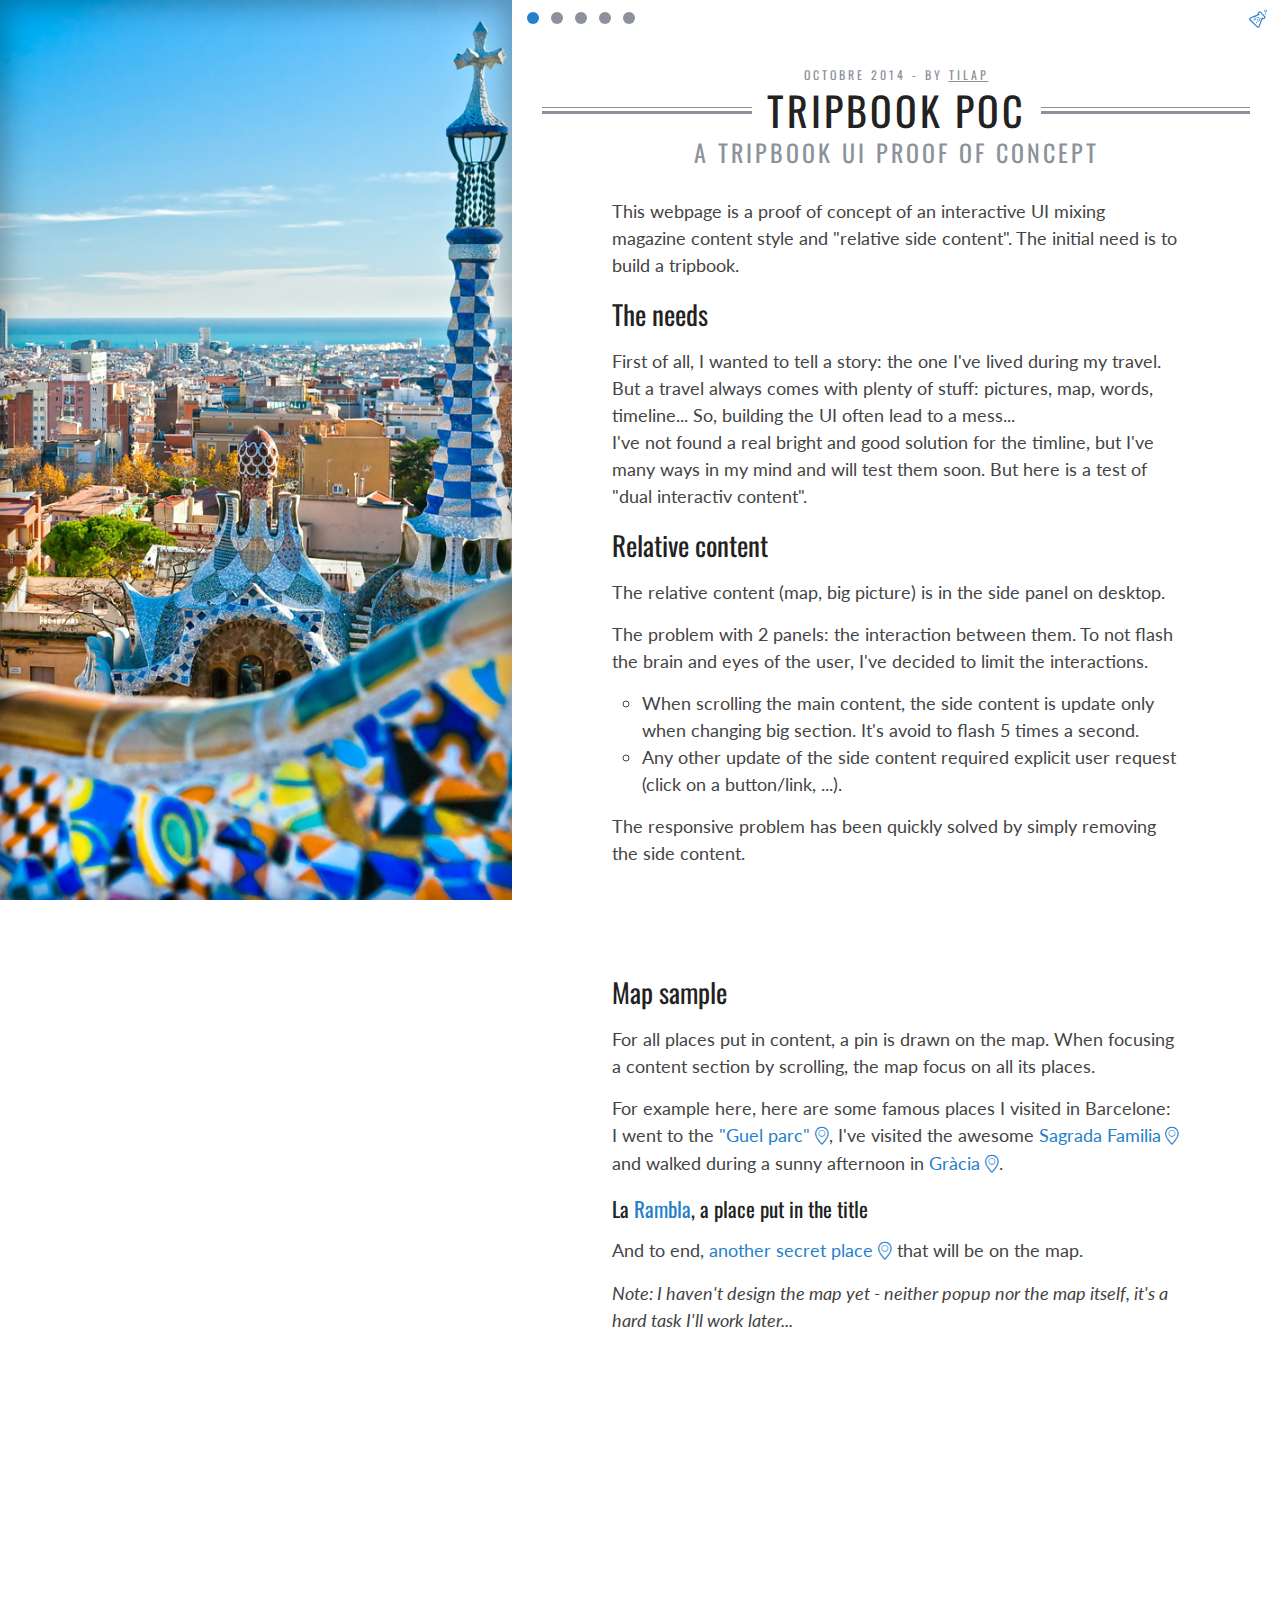
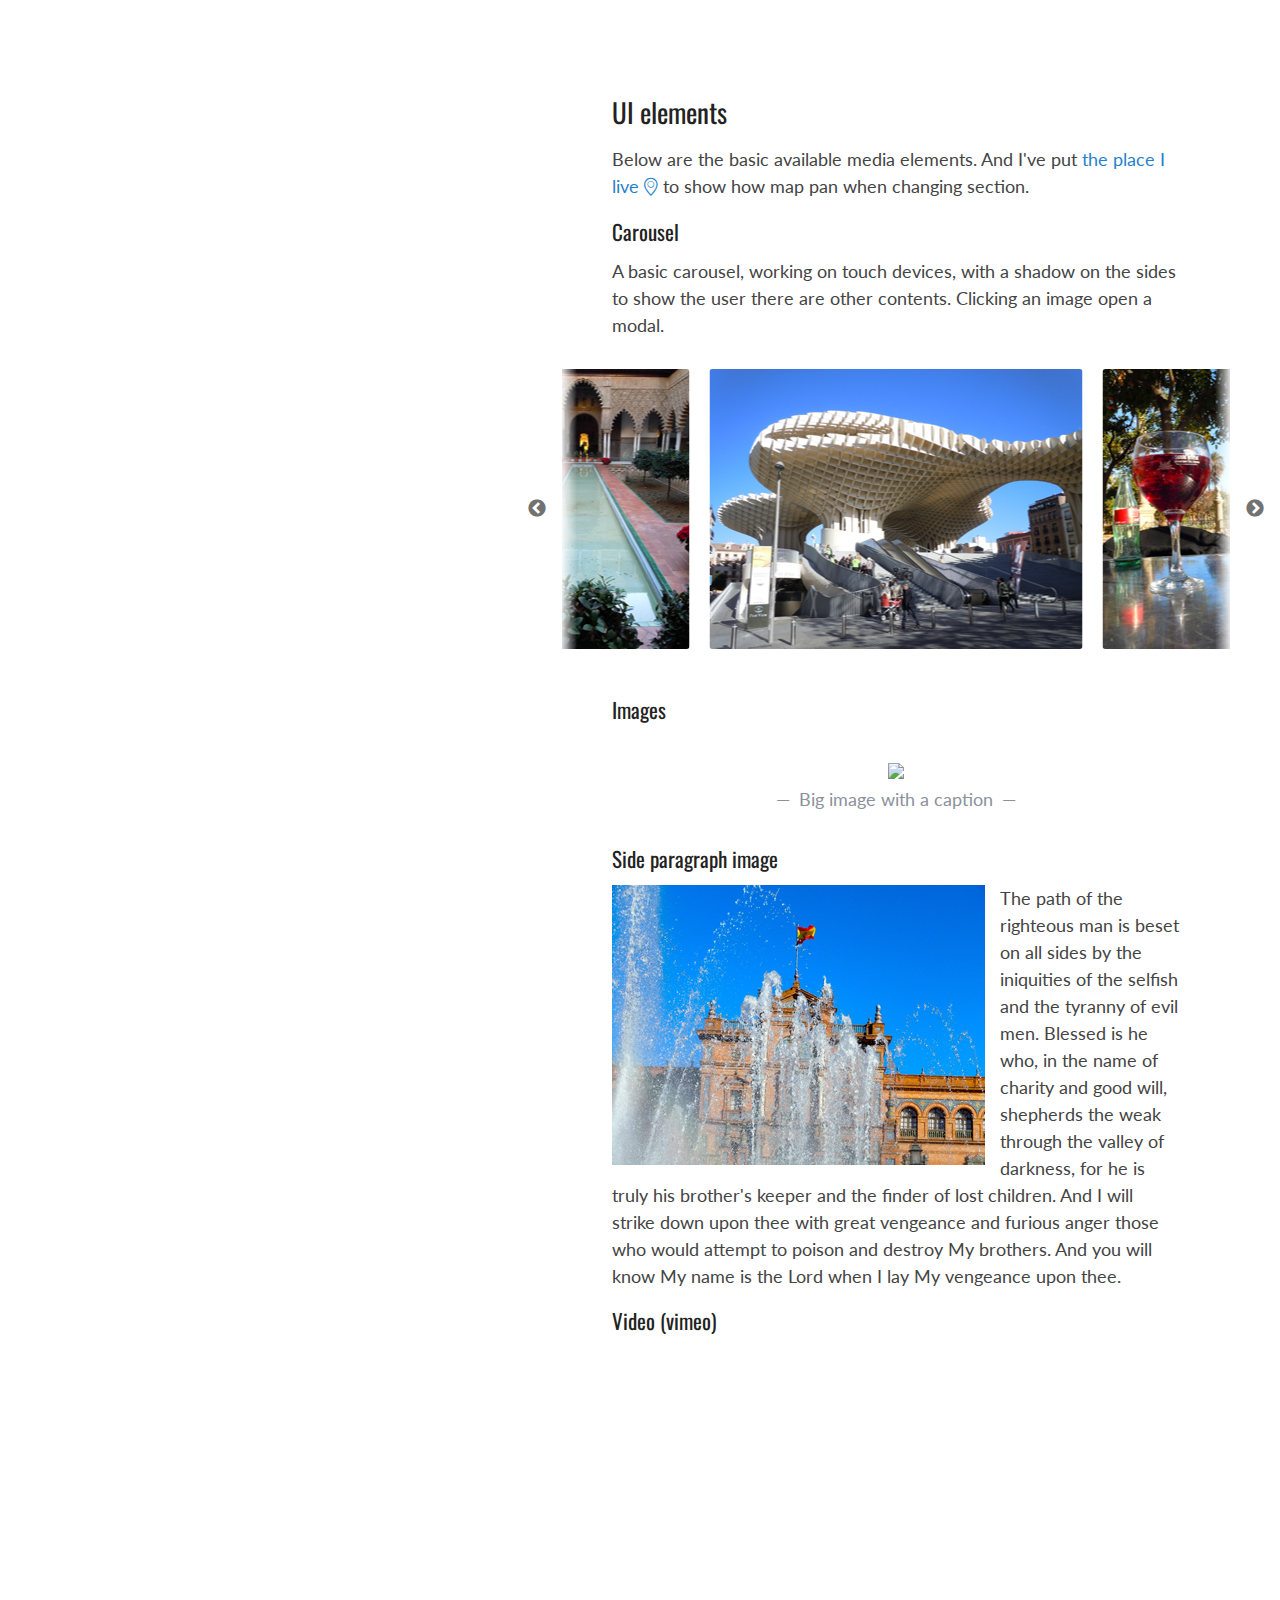
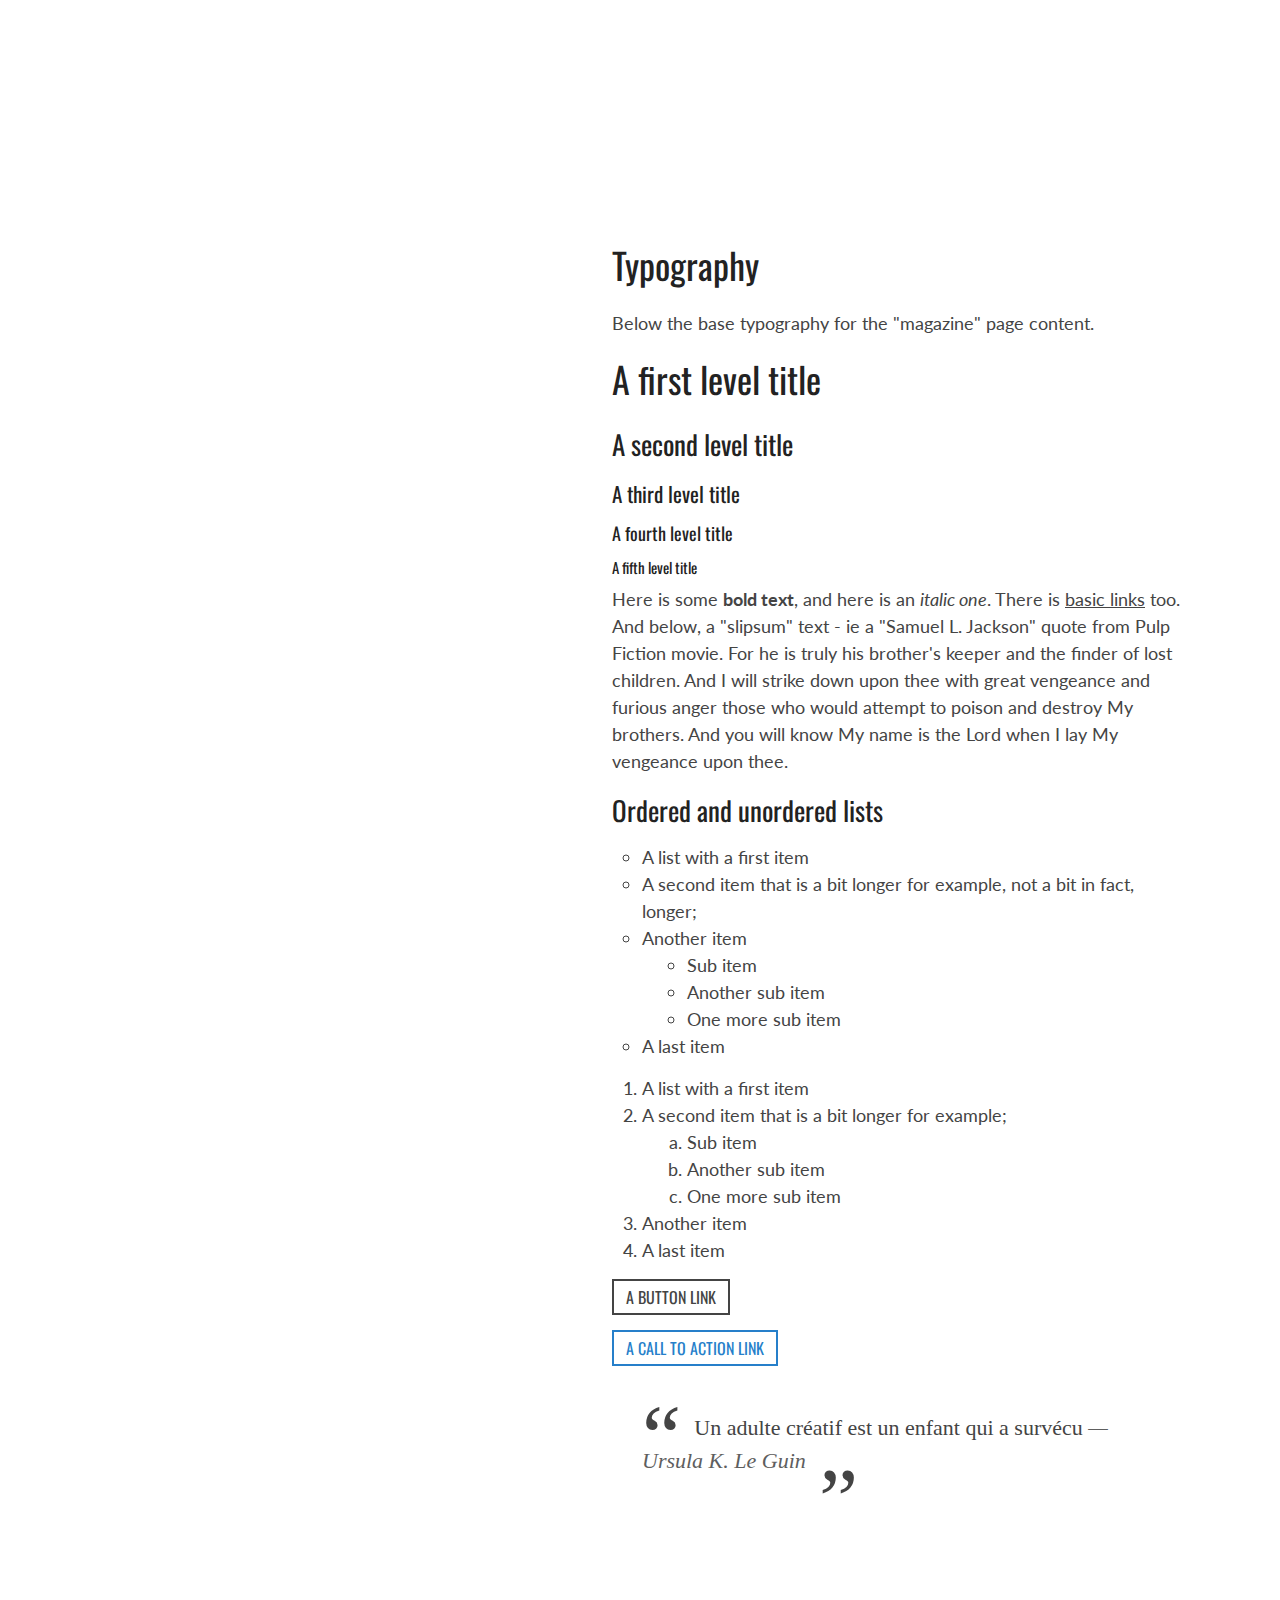
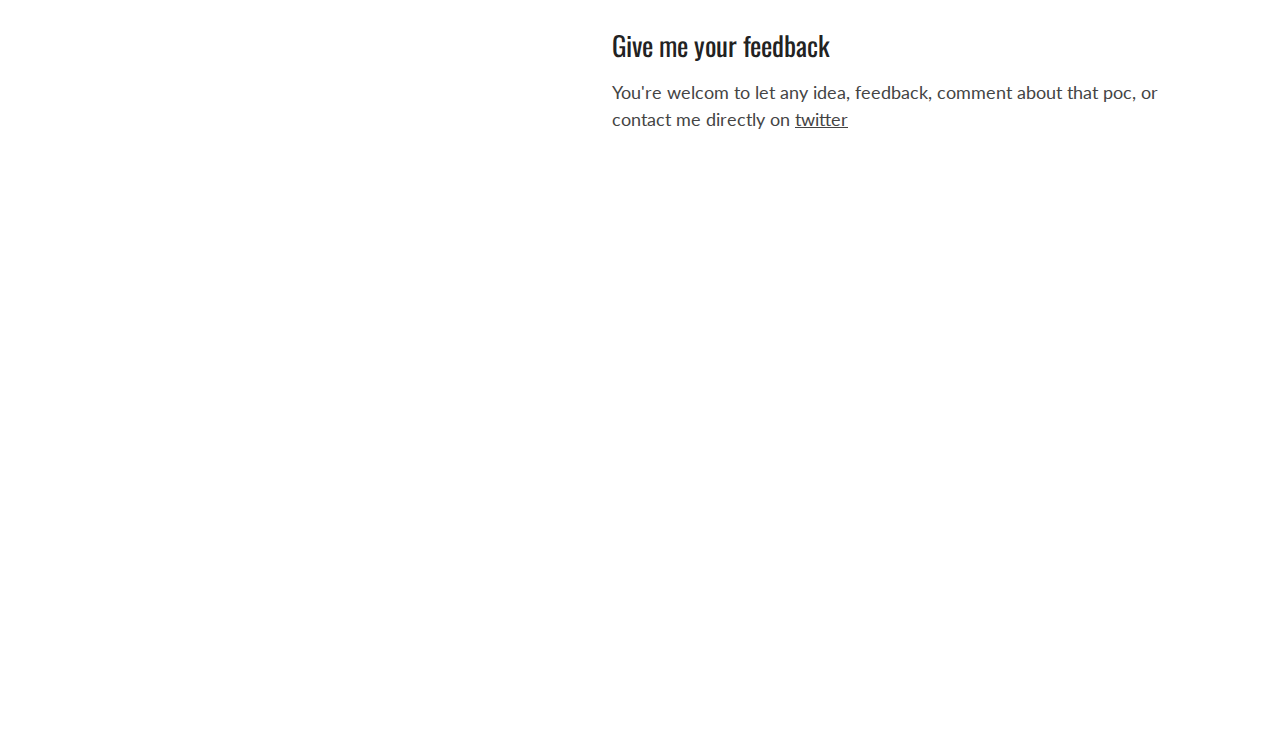
==== index.html @ e2b336e9 "Update 2014-11-16T22:18:44.578Z" ====
<!DOCTYPE HTML> <html> <head> <meta http-equiv="content-type" content="text/html; charset=utf-8"> <meta charset="UTF-8"> <link rel="profile" href="http://gmpg.org/xfn/11"> <title>Tripbook POC</title> <meta name="description" content="A tripbook UI proof of concept"> <meta name="viewport" content="width=device-width,initial-scale=1,maximum-scale=1"> <meta name="copyright" content="September 2014"> <meta name="twitter:card" content="summary"> <meta name="twitter:site" content="jlavinh"> <meta name="author" content="Tilap"> <link rel="author" href="https://plus.google.com/u/0/100500349692608932832/posts"> <!--[if IE]>
    <meta http-equiv="imagetoolbar" content="no">
    <![endif]--> <!--[if lt IE 9]>
    <script src="//html5shim.googlecode.com/svn/trunk/html5.js"></script>
    <![endif]--> <link rel="stylesheet" href="stylesheet/style-fad57580.css"> <script type="text/javascript">window.paceOptions = {};
    window.paceOptions.options = {
        ajax: {
            ignoreURLs: [/*vimeo*/, /*disqus*/]
        }
    }</script> <script src="js/pace-a65edf94.js"></script> <script type="text/javascript">Pace.on('done', function() {
        var overlay = document.getElementById('loadoverlay');
        overlay.className = overlay.className + ' hidden';
        setTimeout(function() {
            overlay.style.visibility = 'hidden';
        }, 300);
    });</script> <!-- fonticon sample --> <link rel="stylesheet" href="fonts/fontello/css/gulppage.css" type="text/css" media="all"> <!-- google font for example --> <link href="http://fonts.googleapis.com/css?family=Oswald:300,400,700|Lato:400,700" rel="stylesheet" type="text/css"> </head> <body> <div class="side-wrapper"> <div id="map" class="map"></div> <div class="cover"> </div> </div> <div class="content-wrapper"> <div class="top-bar"> <nav class="navigation"> <ul> <li><a href="#introduction" title="Introduction"></a></li> <li><a href="#map-sample" title="Map interaction"></a></li> <li><a href="#ui-elements" title="UI elements"></a></li> <li><a href="#typography" title="Typography"></a></li> <li><a href="#feedback" title="Give me your feedbacks"></a></li> </ul> </nav> <nav class="side-navigation"> <a href="#about" data-modal="inline"><i class="icon-lab"></i></a> </nav> </div> <a id="introduction"></a> <div class="article-section" data-section="cover" data-cover="./assets/barcelona.png"> <div class="header"> <div class="meta"> Octobre 2014 - by <a href="http://tilap.net/">Tilap</a> </div> <div class="title-wrapper"> <h2 class="title">Tripbook POC</h2> </div> <div class="subtitle"> A tripbook UI proof of concept </div> </div> <div class="content"> <p>This webpage is a proof of concept of an interactive UI mixing magazine content style and "relative side content". The initial need is to build a tripbook.</p> <h2>The needs</h2> <p>First of all, I wanted to tell a story: the one I've lived during my travel. But a travel always comes with plenty of stuff: pictures, map, words, timeline... So, building the UI often lead to a mess...<br> I've not found a real bright and good solution for the timline, but I've many ways in my mind and will test them soon. But here is a test of "dual interactiv content".</p> <h2>Relative content</h2> <p>The relative content (map, big picture) is in the side panel on desktop.</p> <p>The problem with 2 panels: the interaction between them. To not flash the brain and eyes of the user, I've decided to limit the interactions.</p> <ul> <li>When scrolling the main content, the side content is update only when changing big section. It's avoid to flash 5 times a second.</li> <li>Any other update of the side content required explicit user request (click on a button/link, ...).</li> </ul> <p>The responsive problem has been quickly solved by simply removing the side content.</p> </div> </div> <a id="map-sample"></a> <div class="article-section" data-section="map"> <div class="content"> <h2>Map sample</h2> <p>For all places put in content, a pin is drawn on the map. When focusing a content section by scrolling, the map focus on all its places.</p> <p>For example here, here are some famous places I visited in Barcelone: I went to the <span class="place" data-place-name="the Guel Parc" data-place-lg="41.36848" data-place-lt="2.190059">"Guel parc"</span>, I've visited the awesome <span class="place" data-place-name="the Guel Parc" data-place-lg="41.403591" data-place-lt="2.17436">Sagrada Familia</span> and walked during a sunny afternoon in <span class="place" data-place-name="Gracia, a happy place to live" data-place-lg="41.3931702" data-place-lt="2.1639602">Gràcia</span>.</p> <h3>La <span class="place" data-place-name="La Rambla" data-place-lg="41.3803379" data-place-lt="2.174067">Rambla</span>, a place put in the title</h3> <p>And to end, <span class="place" data-place-name="la Casa Batlló" data-place-lg="41.391641" data-place-lt="2.164867">another secret place</span> that will be on the map.</p> <p><em>Note: I haven't design the map yet - neither popup nor the map itself, it's a hard task I'll work later...</em></p> </div> </div> <a id="ui-elements"></a> <div class="article-section" data-section="map"> <div class="content"> <h2>UI elements</h2> <p>Below are the basic available media elements. And I've put <span class="place" data-place-name="Where Tilap lives :)" data-place-lg="48.8587724" data-place-lt="2.346735">the place I live</span> to show how map pan when changing section.</p> <h3>Carousel</h3> <p>A basic carousel, working on touch devices, with a shadow on the sides to show the user there are other contents. Clicking an image open a modal.</p> <div class="carousel-wrapper"> <div class="carousel"> <div> <a href="./assets/sample/a.jpg" title="A picture by Tilap (Seville)"><img src="./assets/sample/a-big.jpg"></a> </div> <div> <a href="./assets/sample/b.jpg" title="Another picture by Tilap (Seville)"><img src="./assets/sample/b-big.jpg"></a> </div> <div> <a href="./assets/sample/c.jpg" title="A picture by Tilap (Seville)"><img src="./assets/sample/c-big.jpg"></a> </div> <div> <a href="./assets/sample/d.jpg" title="Another picture by Tilap (Seville)"><img src="./assets/sample/d-big.jpg"></a> </div> </div> </div> <h3>Images</h3> <figure> <img src="./assets/sample/a.jpg"> <figcaption>Big image with a caption</figcaption> </figure> <h3>Side paragraph image</h3> <p><img src="./assets/sample/c-big.jpg" class="align-left">The path of the righteous man is beset on all sides by the iniquities of the selfish and the tyranny of evil men. Blessed is he who, in the name of charity and good will, shepherds the weak through the valley of darkness, for he is truly his brother's keeper and the finder of lost children. And I will strike down upon thee with great vengeance and furious anger those who would attempt to poison and destroy My brothers. And you will know My name is the Lord when I lay My vengeance upon thee.</p> <h3>Video (vimeo)</h3> <div class="video-wrapper"> <iframe src="//player.vimeo.com/video/52742614" width="500" height="281" frameborder="0" webkitallowfullscreen mozallowfullscreen allowfullscreen></iframe> </div> </div> </div> <a id="typography"></a> <div class="article-section" data-section="map"> <div class="content"> <h1>Typography</h1> <p>Below the base typography for the "magazine" page content.</p> <h1>A first level title</h1> <h2>A second level title</h2> <h3>A third level title</h3> <h4>A fourth level title</h4> <h5>A fifth level title</h5> <p> Here is some <strong>bold text</strong>, and here is an <em>italic one</em>. There is <a href="#">basic links</a> too. And below, a "slipsum" text - ie a "Samuel L. Jackson" quote from Pulp Fiction movie. For he is truly his brother's keeper and the finder of lost children. And I will strike down upon thee with great vengeance and furious anger those who would attempt to poison and destroy My brothers. And you will know My name is the Lord when I lay My vengeance upon thee. </p> <h2>Ordered and unordered lists</h2> <ul> <li>A list with a first item</li> <li>A second item that is a bit longer for example, not a bit in fact, longer;</li> <li> Another item <ul> <li>Sub item</li> <li>Another sub item</li> <li>One more sub item</li> </ul> </li> <li>A last item</li> </ul> <ol> <li>A list with a first item</li> <li> A second item that is a bit longer for example; <ol> <li>Sub item</li> <li>Another sub item</li> <li>One more sub item</li> </ol> </li> <li>Another item</li> <li>A last item</li> </ol> <p><a href="#" class="btn">A button link</a></p> <p><a href="#" class="btn cta">A call to action link</a></p> <blockquote><p>Un adulte créatif est un enfant qui a survécu <span>&#151; Ursula K. Le Guin</span></p></blockquote> </div> </div> <a id="feedback"></a> <div class="article-section" data-section="map"> <div class="content"> <h2>Give me your feedback</h2> <p>You're welcom to let any idea, feedback, comment about that poc, or contact me directly on <a href="http://twitter.com/jlavinh/">twitter</a></p> </div> <div class="disqus-wrapper"> <div id="disqus_thread"></div> <script type="text/javascript">var disqus_identifier = 'v1';
            var disqus_title = 'Poc tripbook';
            var disqus_shortname = 'poctripbook';
            (function() {
                var dsq = document.createElement('script'); 
                dsq.type = 'text/javascript'; 
                dsq.async = true;
                dsq.src = '//' + disqus_shortname + '.disqus.com/embed.js';
                (document.getElementsByTagName('head')[0] || document.getElementsByTagName('body')[0]).appendChild(dsq);
            })();</script> </div> </div> <div class="clearfix"></div> </div> <div style="display:none"> <div id="about" class="about-modal"> <div class="modal-head"> <div class="modal-head-title">About</div> </div> <div class="modal-content content"> <p>Coded with love by <a href="http://twitter.com/jlavinh/">Tilap</a>.</p> </div> </div> </div> <div id="loadoverlay"></div> <script src="js/bundle-48d725c4.js"></script> </body> </html>
---- stylesheet/style-fad57580.css ----
/* This is a compiled file, you should be editing the file in the templates directory */
.pace {
  -webkit-pointer-events: none;
  pointer-events: none;

  -webkit-user-select: none;
  -moz-user-select: none;
  user-select: none;

  z-index: 9000;
  position: fixed;
  margin: auto;
  top: 0;
  left: 0;
  right: 0;
  bottom: 0;
  height: 5px;
  width: 200px;
  background: #fff;
  border: 1px solid #2299dd;

  overflow: hidden;
}

.pace .pace-progress {
  -webkit-box-sizing: border-box;
  -moz-box-sizing: border-box;
  -ms-box-sizing: border-box;
  -o-box-sizing: border-box;
  box-sizing: border-box;

  -webkit-transform: translate3d(0, 0, 0);
  -moz-transform: translate3d(0, 0, 0);
  -ms-transform: translate3d(0, 0, 0);
  -o-transform: translate3d(0, 0, 0);
  transform: translate3d(0, 0, 0);

  max-width: 200px;
  position: fixed;
  z-index: 2000;
  display: block;
  position: absolute;
  top: 0;
  right: 100%;
  height: 100%;
  width: 100%;
  background: #2299dd;
}

.pace.pace-inactive {
  display: none;
}
article,aside,details,figcaption,figure,footer,header,hgroup,nav,section,summary{display:block}audio,canvas,video{display:inline-block;;}audio:not([controls]){display:none;height:0}[hidden]{display:none}html{font-size:100%;overflow-y:auto;-webkit-text-size-adjust:100%;-ms-text-size-adjust:100%;-webkit-font-smoothing:antialiased;line-height:1.5}body{margin:0}a:focus{outline:thin dotted}a:hover,a:active{outline:0}h1,h2,h3,h4,h5,h6{margin:0;padding:0}abbr[title]{border-bottom:1px dotted}b,strong{font-weight:700}blockquote{font-family:Georgia,"Times New Roman",Times,serif}dfn{font-style:italic}mark{background:#ff0;color:#000}p,pre{margin:0}pre,code,kbd,samp{font-family:monospace,serif;;font-size:1em}pre{white-space:pre;white-space:pre-wrap;word-wrap:break-word}q{quotes:none}q:before,q:after{content:'';content:none}small{font-size:80%}sub,sup{font-size:75%;line-height:0;position:relative;vertical-align:baseline}sup{top:-.5em}sub{bottom:-.25em}dl,ol,ul{margin:0;padding:0;list-style:none;list-style-image:none}form{margin:0}fieldset{border:1px solid silver;margin:0 2px;padding:.35em .625em .75em}legend{border:0;padding:0;white-space:normal;}select{max-width:100%}button,input,select,textarea{font-size:100%;margin:0;vertical-align:baseline;;font-family:sans-serif}button,input{line-height:normal}button,input[type=button],input[type=reset],input[type=submit]{cursor:pointer;-webkit-appearance:button;border-radius:0;;outline:0}button[disabled],input[disabled]{cursor:default}input[type=checkbox],input[type=radio]{box-sizing:border-box;padding:0;;}input[type=search]{-webkit-appearance:textfield;box-sizing:content-box}input[type=search]::-webkit-search-decoration,input[type=search]::-webkit-search-cancel-button{-webkit-appearance:none}button::-moz-focus-inner,input::-moz-focus-inner{border:0;padding:0}textarea{overflow:auto;vertical-align:top}textarea,input[type=text],input[type=email],input[type=password]{-webkit-appearance:none;border-radius:0;-moz-border-radius:0;box-sizing:border-box}table{border-collapse:collapse;border-spacing:0}.content p,.content ul,.content ol,.content figure,.content .video-wrapper{margin-bottom:15px}.content p,.content h1,.content h2,.content h3,.content h4,.content h5,.content h5,.content ol,.content ul{clear:both}.content a{cursor:pointer;color:#444;text-decoration:underline}.content a:hover{color:#267fca;text-decoration:underline}.content .btn{display:inline-block;border:2px solid #444;color:#444;text-decoration:none;padding:4px 12px;text-transform:uppercase;font-family:Oswald;font-weight:400;font-size:16px}.content .btn:hover,.content .btn:active{color:#267fca;border-color:#267fca;text-decoration:none}.content .btn.cta{color:#267fca;border-color:#267fca}.content .btn.cta:hover,.content .btn.cta:active{color:#e20093;border-color:#e20093}.content img.align-left{float:left;margin-right:15px;margin-bottom:15px}.content img.align-right{float:right;margin-left:15px;margin-bottom:15px}.content ul li,.content ol li{margin-left:30px;list-style-position:outside}.content ol li{list-style-type:decimal}.content ol li ol li{list-style-type:lower-alpha}.content ul li{list-style-type:circle}.content ul ul,.content ul ol,.content ol ul,.content ol ol{margin-bottom:0}.content blockquote{quotes:"\201C" "\201D" "\2018" "\2019";padding:30px;font-size:22px;font-family:Georgia,"Times New Roman",Times,serif;content:open-quote;margin:0 auto;color:#444}.content blockquote p{display:inline;margin:0}.content blockquote:before{font-size:4em;line-height:.1em;margin-right:.15em;vertical-align:-.35em;content:open-quote}.content blockquote:after{content:close-quote;font-size:4em;line-height:.1em;margin-left:.15em;vertical-align:-.7em}.content blockquote span{font-style:italic;color:#5e5e5e}.content figure{display:block;padding:15px;text-align:center}.content figure img{padding:0;margin:0;max-width:100%}.content figure figcaption{text-align:center;color:#8c919b}.content figure figcaption:before,.content figure figcaption:after{content:'—';margin:0 .5em}.content h1,.content h2,.content h3,.content h4,.content h5{color:#222;margin-bottom:.5em;font-family:Oswald;font-weight:400}.content h1 .place:after,.content h2 .place:after,.content h3 .place:after,.content h4 .place:after,.content h5 .place:after{content:''}.content .place{text-decoration:underline;cursor:pointer;color:#267fca;text-decoration:none}.content .place:hover{color:#267fca;text-decoration:underline}.content .place:after{font-family:gulppage;content:' \e802 '}.content .video-wrapper{position:relative;padding-bottom:56.25%;padding-bottom:47%;padding-top:25px;height:0}.content .video-wrapper iframe{position:absolute;top:0;left:0;width:100%;height:100%}.side-wrapper{position:fixed;top:0;bottom:0;left:0;background:#acf;width:40%;z-index:10}.side-wrapper .map,.side-wrapper .cover{position:absolute;top:0;right:0;bottom:0;left:0;background:#73b5e5}.side-wrapper .cover{box-shadow:inset 0 0 30px 5px rgba(0,0,0,.3);background-size:cover;background-position:center center;background-repeat:no-repeat}.content-wrapper,.top-bar{margin-left:40%;width:60%}.content-wrapper{padding-top:36px;background:#fff;z-index:20}.top-bar{position:fixed;top:0;right:0;left:0;z-index:30}.top-bar:after{content:'';height:54px;display:block;background:-webkit-linear-gradient(top, rgba(255,255,255,.8) 0, rgba(255,255,255,.8) 60%, rgba(255,255,255,0) 100%);background:linear-gradient(to bottom,rgba(255,255,255,.8) 0,rgba(255,255,255,.8) 60%,rgba(255,255,255,0) 100%)}.navigation{display:inline-block;margin:0;padding:0 0 0 9px;float:left}.navigation ul{margin:0}.navigation ul li{display:inline-block;float:left}.navigation ul li a{display:inline-block;float:left;padding:12px 6px}.navigation ul li a:after{content:'';display:block;width:12px;height:12px;border-radius:6px;background:#8c919b}.navigation ul li a.current:after{background:#267fca}.navigation ul li a:hover:after{background:#e20093}.side-navigation{float:right;padding:0 9px 0 0;font-size:18px}.side-navigation a{line-height:36px;cursor:pointer;color:#267fca;text-decoration:underline}.side-navigation a:hover{color:#e20093;text-decoration:underline}.leaflet-map-pane,.leaflet-tile,.leaflet-marker-icon,.leaflet-marker-shadow,.leaflet-tile-pane,.leaflet-tile-container,.leaflet-overlay-pane,.leaflet-shadow-pane,.leaflet-marker-pane,.leaflet-popup-pane,.leaflet-overlay-pane svg,.leaflet-zoom-box,.leaflet-image-layer,.leaflet-layer{position:absolute;left:0;top:0}.leaflet-container{overflow:hidden;-ms-touch-action:none}.leaflet-tile,.leaflet-marker-icon,.leaflet-marker-shadow{-webkit-user-select:none;-moz-user-select:none;-ms-user-select:none;user-select:none;-webkit-user-drag:none}.leaflet-marker-icon,.leaflet-marker-shadow{display:block}.leaflet-container img{max-width:none!important}.leaflet-container img.leaflet-image-layer{max-width:15000px!important}.leaflet-tile{-webkit-filter:inherit;filter:inherit;visibility:hidden}.leaflet-tile-loaded{visibility:inherit}.leaflet-zoom-box{width:0;height:0}.leaflet-overlay-pane svg{-moz-user-select:none}.leaflet-tile-pane{z-index:2}.leaflet-objects-pane{z-index:3}.leaflet-overlay-pane{z-index:4}.leaflet-shadow-pane{z-index:5}.leaflet-marker-pane{z-index:6}.leaflet-popup-pane{z-index:7}.leaflet-vml-shape{width:1px;height:1px}.lvml{behavior:url(#default#VML);display:inline-block;position:absolute}.leaflet-control{position:relative;z-index:7;pointer-events:auto}.leaflet-top,.leaflet-bottom{position:absolute;z-index:1000;pointer-events:none}.leaflet-top{top:0}.leaflet-right{right:0}.leaflet-bottom{bottom:0}.leaflet-left{left:0}.leaflet-control{float:left;clear:both}.leaflet-right .leaflet-control{float:right}.leaflet-top .leaflet-control{margin-top:10px}.leaflet-bottom .leaflet-control{margin-bottom:10px}.leaflet-left .leaflet-control{margin-left:10px}.leaflet-right .leaflet-control{margin-right:10px}.leaflet-fade-anim .leaflet-tile,.leaflet-fade-anim .leaflet-popup{opacity:0;-webkit-transition:opacity .2s linear;transition:opacity .2s linear}.leaflet-fade-anim .leaflet-tile-loaded,.leaflet-fade-anim .leaflet-map-pane .leaflet-popup{opacity:1}.leaflet-zoom-anim .leaflet-zoom-animated{-webkit-transition:-webkit-transform .25s cubic-bezier(0,0,.25,1);transition:transform .25s cubic-bezier(0,0,.25,1)}.leaflet-zoom-anim .leaflet-tile,.leaflet-pan-anim .leaflet-tile,.leaflet-touching .leaflet-zoom-animated{-webkit-transition:none;transition:none}.leaflet-zoom-anim .leaflet-zoom-hide{visibility:hidden}.leaflet-clickable{cursor:pointer}.leaflet-container{cursor:-webkit-grab}.leaflet-popup-pane,.leaflet-control{cursor:auto}.leaflet-dragging .leaflet-container,.leaflet-dragging .leaflet-clickable{cursor:move;cursor:-webkit-grabbing}.leaflet-container{background:#ddd;outline:0}.leaflet-container a{color:#0078a8}.leaflet-container a.leaflet-active{outline:2px solid orange}.leaflet-zoom-box{border:2px dotted #38f;background:rgba(255,255,255,.5)}.leaflet-container{font:12px/1.5 "Helvetica Neue",Arial,Helvetica,sans-serif;font-family:Lato}.leaflet-bar{box-shadow:0 1px 5px rgba(0,0,0,.65);border-radius:4px}.leaflet-bar a,.leaflet-bar a:hover{background-color:#fff;border-bottom:1px solid #ccc;width:26px;height:26px;line-height:26px;display:block;text-align:center;text-decoration:none;color:#000}.leaflet-bar a,.leaflet-control-layers-toggle{background-position:50% 50%;background-repeat:no-repeat;display:block}.leaflet-bar a:hover{background-color:#f4f4f4}.leaflet-bar a:first-child{border-top-left-radius:4px;border-top-right-radius:4px}.leaflet-bar a:last-child{border-bottom-left-radius:4px;border-bottom-right-radius:4px;border-bottom:none}.leaflet-bar a.leaflet-disabled{cursor:default;background-color:#f4f4f4;color:#bbb}.leaflet-touch .leaflet-bar a{width:30px;height:30px;line-height:30px}.leaflet-control-zoom-in,.leaflet-control-zoom-out{font:700 18px 'Lucida Console',Monaco,monospace;text-indent:1px}.leaflet-control-zoom-out{font-size:20px}.leaflet-touch .leaflet-control-zoom-in{font-size:22px}.leaflet-touch .leaflet-control-zoom-out{font-size:24px}.leaflet-control-layers{box-shadow:0 1px 5px rgba(0,0,0,.4);background:#fff;border-radius:5px}.leaflet-control-layers-toggle{background-image:url(images/layers.png);width:36px;height:36px}.leaflet-retina .leaflet-control-layers-toggle{background-image:url(images/layers-2x.png);background-size:26px 26px}.leaflet-touch .leaflet-control-layers-toggle{width:44px;height:44px}.leaflet-control-layers .leaflet-control-layers-list,.leaflet-control-layers-expanded .leaflet-control-layers-toggle{display:none}.leaflet-control-layers-expanded .leaflet-control-layers-list{display:block;position:relative}.leaflet-control-layers-expanded{padding:6px 10px 6px 6px;color:#333;background:#fff}.leaflet-control-layers-selector{margin-top:2px;position:relative;top:1px}.leaflet-control-layers label{display:block}.leaflet-control-layers-separator{height:0;border-top:1px solid #ddd;margin:5px -10px 5px -6px}.leaflet-container .leaflet-control-attribution{background:#fff;background:rgba(255,255,255,.7);margin:0}.leaflet-control-attribution,.leaflet-control-scale-line{padding:0 5px;color:#333}.leaflet-control-attribution a{text-decoration:none}.leaflet-control-attribution a:hover{text-decoration:underline}.leaflet-container .leaflet-control-attribution,.leaflet-container .leaflet-control-scale{font-size:11px}.leaflet-left .leaflet-control-scale{margin-left:5px}.leaflet-bottom .leaflet-control-scale{margin-bottom:5px}.leaflet-control-scale-line{border:2px solid #777;border-top:none;line-height:1.1;padding:2px 5px 1px;font-size:11px;white-space:nowrap;overflow:hidden;box-sizing:content-box;background:#fff;background:rgba(255,255,255,.5)}.leaflet-control-scale-line:not(:first-child){border-top:2px solid #777;border-bottom:none;margin-top:-2px}.leaflet-control-scale-line:not(:first-child):not(:last-child){border-bottom:2px solid #777}.leaflet-touch .leaflet-control-attribution,.leaflet-touch .leaflet-control-layers,.leaflet-touch .leaflet-bar{box-shadow:none}.leaflet-touch .leaflet-control-layers,.leaflet-touch .leaflet-bar{border:2px solid rgba(0,0,0,.2);background-clip:padding-box}.leaflet-popup{position:absolute;text-align:center;font-size:14px}.leaflet-popup-content-wrapper{padding:1px;text-align:left;border-radius:3px}.leaflet-popup-content{margin:20px 13px 13px 13px;line-height:1.4}.leaflet-popup-content p{margin-bottom:18px}.leaflet-popup-tip-container{margin:0 auto;width:40px;height:20px;position:relative;overflow:hidden}.leaflet-popup-tip{width:17px;height:17px;padding:1px;margin:-10px auto 0;-webkit-transform:rotate(45deg);-ms-transform:rotate(45deg);transform:rotate(45deg)}.leaflet-popup-content-wrapper,.leaflet-popup-tip{background:#fff;box-shadow:0 3px 14px rgba(0,0,0,.4)}.leaflet-container a.leaflet-popup-close-button{position:absolute;top:0;right:0;padding:4px 4px 0 0;text-align:center;width:18px;height:14px;font:16px/14px Tahoma,Verdana,sans-serif;color:#c3c3c3;text-decoration:none;font-weight:700;background:0 0}.leaflet-container a.leaflet-popup-close-button:hover{color:#999}.leaflet-popup-scrolled{overflow:auto;border-bottom:1px solid #ddd;border-top:1px solid #ddd}.leaflet-oldie .leaflet-popup-content-wrapper{zoom:1}.leaflet-oldie .leaflet-popup-tip{width:24px;margin:0 auto;-ms-filter:"progid:DXImageTransform.Microsoft.Matrix(M11=0.70710678, M12=0.70710678, M21=-0.70710678, M22=0.70710678)";filter:progid:DXImageTransform.Microsoft.Matrix(M11=.70710678, M12=.70710678, M21=-.70710678, M22=.70710678)}.leaflet-oldie .leaflet-popup-tip-container{margin-top:-1px}.leaflet-oldie .leaflet-control-zoom,.leaflet-oldie .leaflet-control-layers,.leaflet-oldie .leaflet-popup-content-wrapper,.leaflet-oldie .leaflet-popup-tip{border:1px solid #999}.leaflet-div-icon{background:#fff;border:1px solid #666}.slick-slider{position:relative;display:block;box-sizing:border-box;-moz-box-sizing:border-box;-webkit-touch-callout:none;-webkit-user-select:none;-khtml-user-select:none;-moz-user-select:none;-ms-user-select:none;user-select:none;-ms-touch-action:pan-y;touch-action:pan-y;-webkit-tap-highlight-color:transparent}.slick-list{position:relative;overflow:hidden;display:block;margin:0;padding:0}.slick-list:focus{outline:0}.slick-loading .slick-list{background:#fff url(../assets/slick/ajax-loader.gif) center center no-repeat}.slick-list.dragging{cursor:pointer;cursor:hand}.slick-slider .slick-track{-webkit-transform:translate3d(0,0,0);-ms-transform:translate3d(0,0,0);transform:translate3d(0,0,0)}.slick-track{position:relative;left:0;top:0;display:block}.slick-track:before,.slick-track:after{content:"";display:table}.slick-track:after{clear:both}.slick-loading .slick-track{visibility:hidden}.slick-slide{float:left;height:100%;min-height:1px;display:none}[dir=rtl] .slick-slide{float:right}.slick-slide img{display:block}.slick-slide.slick-loading img{display:none}.slick-slide.dragging img{pointer-events:none}.slick-initialized .slick-slide{display:block}.slick-loading .slick-slide{visibility:hidden}.slick-vertical .slick-slide{display:block;height:auto;border:1px solid transparent}@font-face{font-family:slick;src:url(../assets/slick/fonts/slick.eot);src:url(../assets/slick/fonts/slick.eot?#iefix) format("embedded-opentype"),url(../assets/slick/fonts/slick.woff) format("woff"),url(../assets/slick/fonts/slick.ttf) format("truetype"),url(../assets/slick/fonts/slick.svg#slick) format("svg");font-weight:400;font-style:normal}.slick-prev,.slick-next{position:absolute;display:block;height:20px;width:20px;line-height:0;font-size:0;cursor:pointer;background:0 0;color:transparent;top:50%;margin-top:-10px;padding:0;border:none;outline:0}.slick-prev:hover,.slick-prev:focus,.slick-next:hover,.slick-next:focus{outline:0;background:0 0;color:transparent}.slick-prev:hover:before,.slick-prev:focus:before,.slick-next:hover:before,.slick-next:focus:before{opacity:1}.slick-prev.slick-disabled:before,.slick-next.slick-disabled:before{opacity:.25}.slick-prev:before,.slick-next:before{font-family:slick;font-size:20px;line-height:1;color:#fff;opacity:.75;-webkit-font-smoothing:antialiased;-moz-osx-font-smoothing:grayscale}.slick-prev{left:-25px}[dir=rtl] .slick-prev{left:auto;right:-25px}.slick-prev:before{content:"←"}[dir=rtl] .slick-prev:before{content:"→"}.slick-next{right:-25px}[dir=rtl] .slick-next{left:-25px;right:auto}.slick-next:before{content:"→"}[dir=rtl] .slick-next:before{content:"←"}.slick-slider{margin-bottom:30px}.slick-dots{position:absolute;bottom:-45px;list-style:none;display:block;text-align:center;padding:0;width:100%}.slick-dots li{position:relative;display:inline-block;height:20px;width:20px;margin:0 5px;padding:0;cursor:pointer}.slick-dots li button{border:0;background:0 0;display:block;height:20px;width:20px;outline:0;line-height:0;font-size:0;color:transparent;padding:5px;cursor:pointer}.slick-dots li button:hover,.slick-dots li button:focus{outline:0}.slick-dots li button:hover:before,.slick-dots li button:focus:before{opacity:1}.slick-dots li button:before{position:absolute;top:0;left:0;content:"•";width:20px;height:20px;font-family:slick;font-size:6px;line-height:20px;text-align:center;color:#000;opacity:.25;-webkit-font-smoothing:antialiased;-moz-osx-font-smoothing:grayscale}.slick-dots li.slick-active button:before{color:#000;opacity:.75}.slick-prev:before,.slick-next:before{color:#444}.carousel-wrapper{padding:15px 40px;position:relative}.carousel-wrapper:before,.carousel-wrapper:after{content:'';display:block;position:absolute;top:0;bottom:0;width:25px;z-index:5}.carousel-wrapper:before{left:40px;background:-webkit-linear-gradient(left, #fff 0, #fff 30%, rgba(255,255,255,0) 100%);background:linear-gradient(to right,#fff 0,#fff 30%,rgba(255,255,255,0) 100%)}.carousel-wrapper:after{right:40px;background:-webkit-linear-gradient(left, rgba(255,255,255,0) 0, #fff 70%, #fff 100%);background:linear-gradient(to right,rgba(255,255,255,0) 0,#fff 70%,#fff 100%)}.carousel-wrapper div{padding:0 10px}.carousel-wrapper img{border-radius:3px}#colorbox,#cboxOverlay,#cboxWrapper{position:absolute;top:0;left:0;z-index:9999;overflow:hidden}#cboxWrapper{max-width:none}#cboxOverlay{position:fixed;width:100%;height:100%}#cboxMiddleLeft,#cboxBottomLeft{clear:left}#cboxContent{position:relative}#cboxLoadedContent{overflow:auto;-webkit-overflow-scrolling:touch}#cboxTitle{margin:0}#cboxLoadingOverlay,#cboxLoadingGraphic{position:absolute;top:0;left:0;width:100%;height:100%}#cboxPrevious,#cboxNext,#cboxClose,#cboxSlideshow{cursor:pointer}.cboxPhoto{float:left;margin:auto;border:0;display:block;max-width:none;-ms-interpolation-mode:bicubic}.cboxIframe{width:100%;height:100%;display:block;border:0;padding:0;margin:0}#colorbox,#cboxContent,#cboxLoadedContent{box-sizing:content-box;-moz-box-sizing:content-box;-webkit-box-sizing:content-box}#cboxOverlay{background:#000;opacity:.7}#colorbox{outline:0}#cboxContent{background:#fff;overflow:hidden;border-radius:3px}.cboxIframe{background:#fff}#cboxError{padding:50px;border:1px solid #ccc}#cboxLoadedContent{margin-bottom:25px}#cboxTitle{position:absolute;bottom:0;left:67px;right:0;text-align:center;font-size:13px;line-height:25px;color:#444;font-family:Lato;font-weight:700;background:#e0e0e0}#cboxCurrent{display:none;opacity:0;position:absolute;bottom:0;left:70px;font-size:13px;line-height:25px;color:#444}#cboxLoadingOverlay{background:#fff url(assets/slick/ajax-loader.gif) no-repeat center center}#cboxPrevious,#cboxNext,#cboxSlideshow,#cboxClose{border:0;padding:0;margin:0;overflow:visible;width:auto;background:0 0}#cboxPrevious:active,#cboxNext:active,#cboxSlideshow:active,#cboxClose:active{outline:0}#cboxSlideshow{position:absolute;bottom:0;right:42px;color:#444}#cboxClose{position:absolute;top:0;right:0;display:block;color:#fff;padding:4px 8px;background:#267fca;font-size:11px;text-transform:uppercase;border-bottom-left-radius:3px;opacity:.7}#cboxClose:hover{opacity:1}#cboxPrevious,#cboxNext{position:absolute;bottom:0;width:25px;height:25px;text-indent:-9999px;background-repeat:no-repeat;background-image:url(assets/colorbox/controls.png)}#cboxPrevious{left:7px;background-position:-75px 0}#cboxPrevious:hover{background-position:-75px -25px}#cboxNext{left:35px;background-position:-50px 0}#cboxNext:hover{background-position:-50px -25px}.modal-head{background:url(https://pbs.twimg.com/profile_banners/69293847/1397310605/1500x500) center center no-repeat;background-size:cover;min-height:140px}.modal-head-title{letter-spacing:3px;font-family:Oswald;font-weight:400;text-transform:uppercase;font-size:40px;line-height:52px;color:#fff;display:block;text-align:center;padding-top:70px;text-shadow:3px 5px rgba(0,0,0,.3)}.modal-content{padding:15px 15px 0 15px}.modal-content p:last-child,.modal-content ul:last-child,.modal-content ol:last-child{margin-bottom:0}.tooltipster-default{border-radius:5px;border:2px solid #000;background:#4c4c4c;color:#fff}.tooltipster-default .tooltipster-content{font-family:Arial,sans-serif;font-size:14px;line-height:16px;padding:8px 10px;overflow:hidden}.tooltipster-icon{cursor:help;margin-left:4px}.tooltipster-base{padding:0;font-size:0;line-height:0;position:absolute;left:0;top:0;z-index:9999999;pointer-events:none;width:auto;overflow:visible}.tooltipster-base .tooltipster-content{overflow:hidden}.tooltipster-arrow{display:block;text-align:center;width:100%;height:100%;position:absolute;top:0;left:0;z-index:-1}.tooltipster-arrow span,.tooltipster-arrow-border{display:block;width:0;height:0;position:absolute}.tooltipster-arrow-top span,.tooltipster-arrow-top-right span,.tooltipster-arrow-top-left span{border-left:8px solid transparent!important;border-right:8px solid transparent!important;border-top:8px solid;bottom:-7px}.tooltipster-arrow-top .tooltipster-arrow-border,.tooltipster-arrow-top-right .tooltipster-arrow-border,.tooltipster-arrow-top-left .tooltipster-arrow-border{border-left:9px solid transparent!important;border-right:9px solid transparent!important;border-top:9px solid;bottom:-7px}.tooltipster-arrow-bottom span,.tooltipster-arrow-bottom-right span,.tooltipster-arrow-bottom-left span{border-left:8px solid transparent!important;border-right:8px solid transparent!important;border-bottom:8px solid;top:-7px}.tooltipster-arrow-bottom .tooltipster-arrow-border,.tooltipster-arrow-bottom-right .tooltipster-arrow-border,.tooltipster-arrow-bottom-left .tooltipster-arrow-border{border-left:9px solid transparent!important;border-right:9px solid transparent!important;border-bottom:9px solid;top:-7px}.tooltipster-arrow-top span,.tooltipster-arrow-top .tooltipster-arrow-border,.tooltipster-arrow-bottom span,.tooltipster-arrow-bottom .tooltipster-arrow-border{left:0;right:0;margin:0 auto}.tooltipster-arrow-top-left span,.tooltipster-arrow-bottom-left span{left:6px}.tooltipster-arrow-top-left .tooltipster-arrow-border,.tooltipster-arrow-bottom-left .tooltipster-arrow-border{left:5px}.tooltipster-arrow-top-right span,.tooltipster-arrow-bottom-right span{right:6px}.tooltipster-arrow-top-right .tooltipster-arrow-border,.tooltipster-arrow-bottom-right .tooltipster-arrow-border{right:5px}.tooltipster-arrow-left span,.tooltipster-arrow-left .tooltipster-arrow-border{border-top:8px solid transparent!important;border-bottom:8px solid transparent!important;border-left:8px solid;top:50%;margin-top:-7px;right:-7px}.tooltipster-arrow-left .tooltipster-arrow-border{border-top:9px solid transparent!important;border-bottom:9px solid transparent!important;border-left:9px solid;margin-top:-8px}.tooltipster-arrow-right span,.tooltipster-arrow-right .tooltipster-arrow-border{border-top:8px solid transparent!important;border-bottom:8px solid transparent!important;border-right:8px solid;top:50%;margin-top:-7px;left:-7px}.tooltipster-arrow-right .tooltipster-arrow-border{border-top:9px solid transparent!important;border-bottom:9px solid transparent!important;border-right:9px solid;margin-top:-8px}.tooltipster-fade{opacity:0;-webkit-transition-property:opacity;transition-property:opacity}.tooltipster-fade-show{opacity:1}.tooltipster-grow{-webkit-transform:scale(0,0);-ms-transform:scale(0,0);transform:scale(0,0);-webkit-transition-property:-webkit-transform;transition-property:transform;-webkit-backface-visibility:hidden}.tooltipster-grow-show{-webkit-transform:scale(1,1);-ms-transform:scale(1,1);transform:scale(1,1);-webkit-transition-timing-function:cubic-bezier(0.175,.885,.32,1);-webkit-transition-timing-function:cubic-bezier(0.175,.885,.32,1.15);transition-timing-function:cubic-bezier(0.175,.885,.32,1.15)}.tooltipster-swing{opacity:0;-webkit-transform:rotateZ(4deg);-ms-transform:rotateZ(4deg);transform:rotateZ(4deg);-webkit-transition-property:-webkit-transform,opacity;transition-property:transform}.tooltipster-swing-show{opacity:1;-webkit-transform:rotateZ(0deg);-ms-transform:rotateZ(0deg);transform:rotateZ(0deg);-webkit-transition-timing-function:cubic-bezier(0.23,.635,.495,1);-webkit-transition-timing-function:cubic-bezier(0.23,.635,.495,2.4);transition-timing-function:cubic-bezier(0.23,.635,.495,2.4)}.tooltipster-fall{top:0;-webkit-transition-property:top;transition-property:top;-webkit-transition-timing-function:cubic-bezier(0.175,.885,.32,1);-webkit-transition-timing-function:cubic-bezier(0.175,.885,.32,1.15);transition-timing-function:cubic-bezier(0.175,.885,.32,1.15)}.tooltipster-fall.tooltipster-dying{-webkit-transition-property:all;transition-property:all;top:0!important;opacity:0}.tooltipster-slide{left:-40px;-webkit-transition-property:left;transition-property:left;-webkit-transition-timing-function:cubic-bezier(0.175,.885,.32,1);-webkit-transition-timing-function:cubic-bezier(0.175,.885,.32,1.15);transition-timing-function:cubic-bezier(0.175,.885,.32,1.15)}.tooltipster-slide.tooltipster-dying{-webkit-transition-property:all;transition-property:all;left:0!important;opacity:0}.tooltipster-content-changing{opacity:.5;-webkit-transform:scale(1.1,1.1);-ms-transform:scale(1.1,1.1);transform:scale(1.1,1.1)}.tooltipster-light{border-radius:3px;background:#267fca;color:#fff}.tooltipster-light .tooltipster-content{font-family:Lato;font-weight:400;font-size:14px;line-height:16px;padding:10px 15px;text-align:center}body{font-family:Lato;font-weight:400;color:#444;background:#fff;font-size:18px}.article-section{opacity:1;-webkit-transition:opacity .3s;transition:opacity .3s;padding-bottom:90px}.article-section.not-current{opacity:.5}.article-section p,.article-section ul,.article-section ol,.article-section h1,.article-section h2,.article-section h3,.article-section h4,.article-section h5,.article-section blockquote,.article-section .disqus-wrapper{margin-left:150px;margin-right:150px}.article-section .video-wrapper,.article-section figure{margin-left:80px;margin-right:80px}.article-section ul ul,.article-section ul ol,.article-section ol ul,.article-section ol ol{margin-left:15px}.header{text-align:center;padding:30px}.header .meta{letter-spacing:3px;font-family:Oswald;font-weight:400;text-transform:uppercase;font-size:12px;line-height:18px;color:#8c919b}.header .meta a{cursor:pointer;color:#8c919b;text-decoration:underline}.header .meta a:hover{color:#267fca;text-decoration:underline}.header .title-wrapper{background:transparent url(/assets/title-border.png) center center repeat-x}.header .title{display:inline-block;padding:0 15px;color:#222;background:#fff;letter-spacing:3px;font-family:Oswald;font-weight:400;font-size:40px;line-height:52px;text-transform:uppercase}.header .subtitle{letter-spacing:3px;font-family:Oswald;font-weight:400;text-transform:uppercase;font-size:24px;line-height:32px;color:#8c919b}.header .subtitle a{cursor:pointer;color:#8c919b;text-decoration:underline}.header .subtitle a:hover{color:#267fca;text-decoration:underline}.about-modal{max-width:100%;width:400px;text-align:center}#loadoverlay{position:fixed;top:0;left:0;right:0;bottom:0;background:#222;opacity:1;z-index:300;-webkit-transition:all .7s;transition:all .7s}#loadoverlay.hidden{opacity:0}.pace{z-index:500}@media only screen and (max-width:1450px){.article-section p,.article-section ul,.article-section ol,.article-section h1,.article-section h2,.article-section h3,.article-section h4,.article-section h5,.article-section blockquote,.article-section .disqus-wrapper{margin-left:100px;margin-right:100px}.article-section .video-wrapper,.article-section figure{margin-left:50px;margin-right:50px}}@media only screen and (max-width:1019px){.article-section p,.article-section ul,.article-section ol,.article-section h1,.article-section h2,.article-section h3,.article-section h4,.article-section h5,.article-section blockquote,.article-section .disqus-wrapper{margin-left:50px;margin-right:50px}.article-section .video-wrapper,.article-section figure{margin-left:25px;margin-right:25px}}@media only screen and (max-width:750px){.side-wrapper{display:none}.content-wrapper,.top-bar{margin-left:0;width:100%}.article-section p,.article-section ul,.article-section ol,.article-section h1,.article-section h2,.article-section h3,.article-section h4,.article-section h5,.article-section blockquote,.article-section .disqus-wrapper{margin-left:15px;margin-right:15px}.article-section .video-wrapper,.article-section figure{margin-left:15px;margin-right:15px}}
---- fonts/fontello/css/gulppage.css ----
@font-face {
  font-family: 'gulppage';
  src: url('../font/gulppage.eot?16637535');
  src: url('../font/gulppage.eot?16637535#iefix') format('embedded-opentype'),
       url('../font/gulppage.woff?16637535') format('woff'),
       url('../font/gulppage.ttf?16637535') format('truetype'),
       url('../font/gulppage.svg?16637535#gulppage') format('svg');
  font-weight: normal;
  font-style: normal;
}
/* Chrome hack: SVG is rendered more smooth in Windozze. 100% magic, uncomment if you need it. */
/* Note, that will break hinting! In other OS-es font will be not as sharp as it could be */
/*
@media screen and (-webkit-min-device-pixel-ratio:0) {
  @font-face {
    font-family: 'gulppage';
    src: url('../font/gulppage.svg?16637535#gulppage') format('svg');
  }
}
*/
 
 [class^="icon-"]:before, [class*=" icon-"]:before {
  font-family: "gulppage";
  font-style: normal;
  font-weight: normal;
  speak: none;
 
  display: inline-block;
  text-decoration: inherit;
  width: 1em;
  margin-right: .2em;
  text-align: center;
  /* opacity: .8; */
 
  /* For safety - reset parent styles, that can break glyph codes*/
  font-variant: normal;
  text-transform: none;
     
  /* fix buttons height, for twitter bootstrap */
  line-height: 1em;
 
  /* Animation center compensation - margins should be symmetric */
  /* remove if not needed */
  margin-left: .2em;
 
  /* you can be more comfortable with increased icons size */
  /* font-size: 120%; */
 
  /* Uncomment for 3D effect */
  /* text-shadow: 1px 1px 1px rgba(127, 127, 127, 0.3); */
}
 
.icon-github:before { content: '\e800'; } /* '' */
.icon-location:before { content: '\e802'; } /* '' */
.icon-lab:before { content: '\e803'; } /* '' */
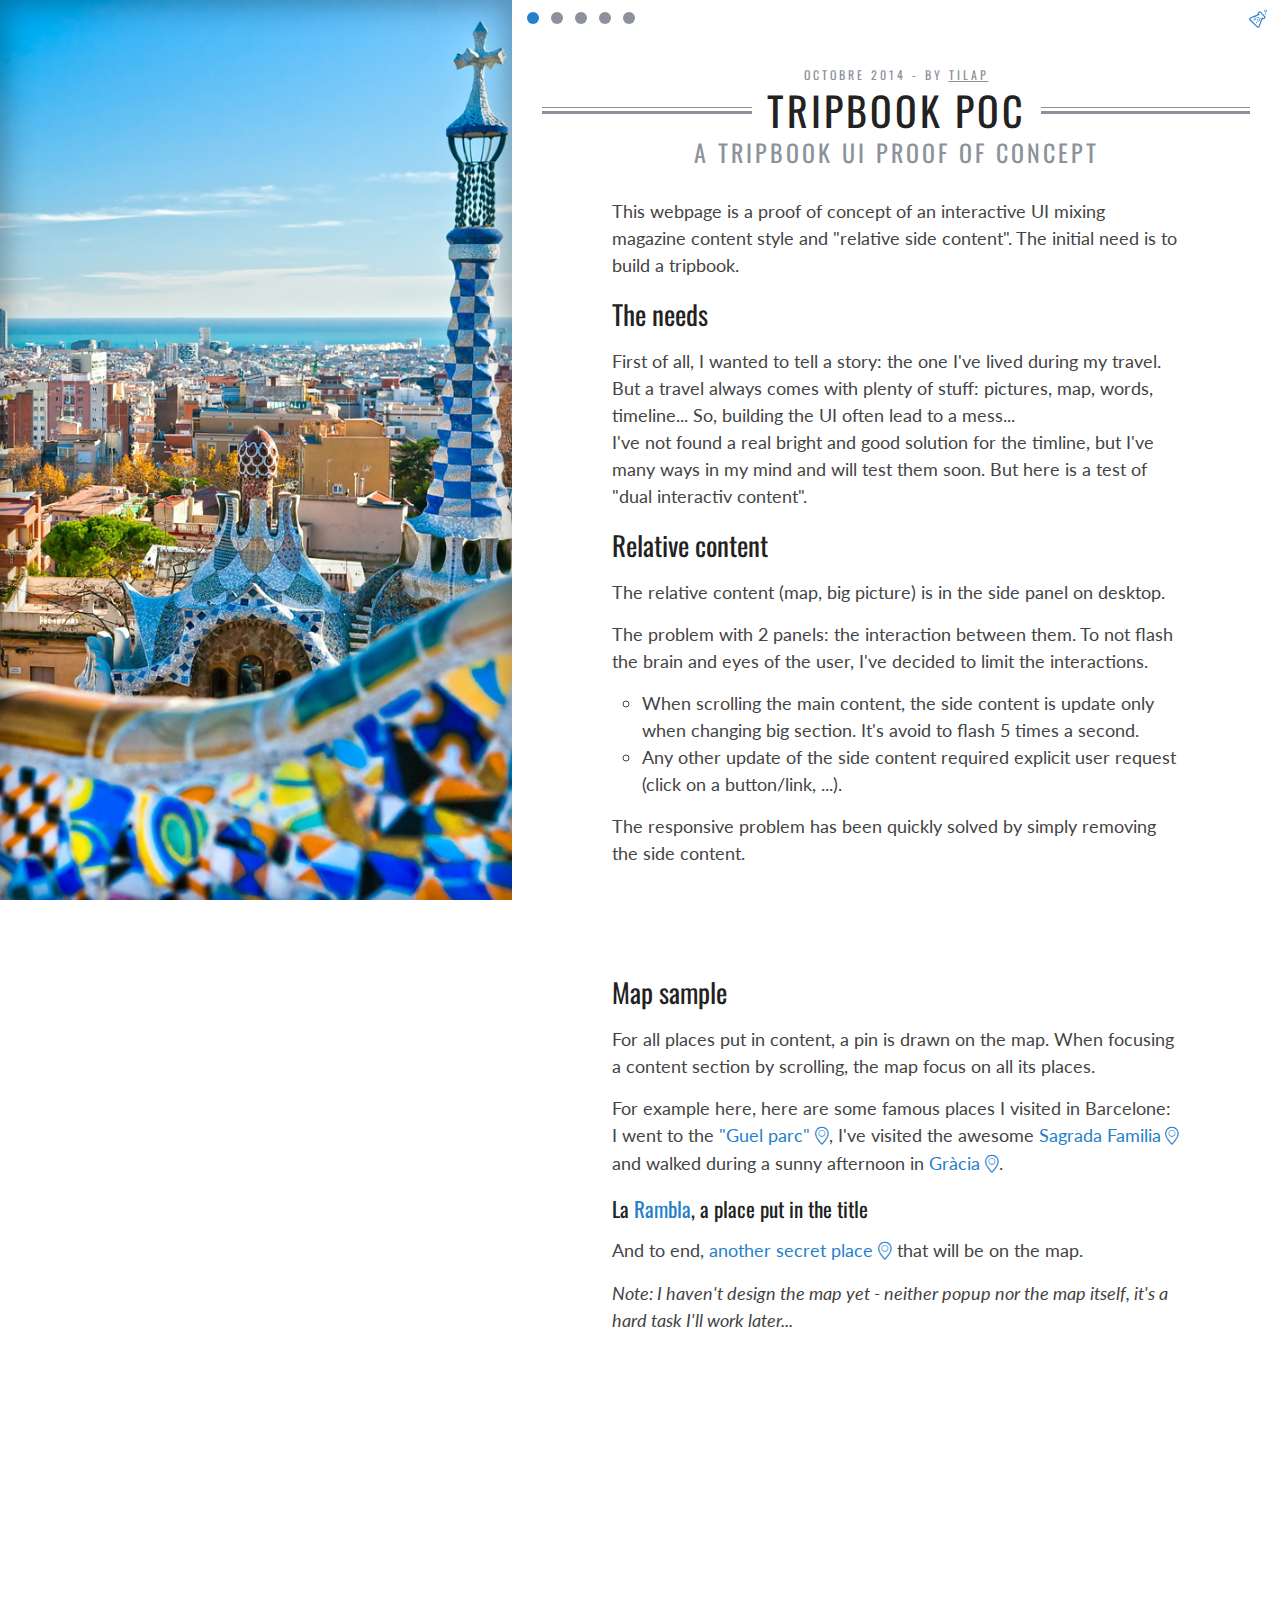
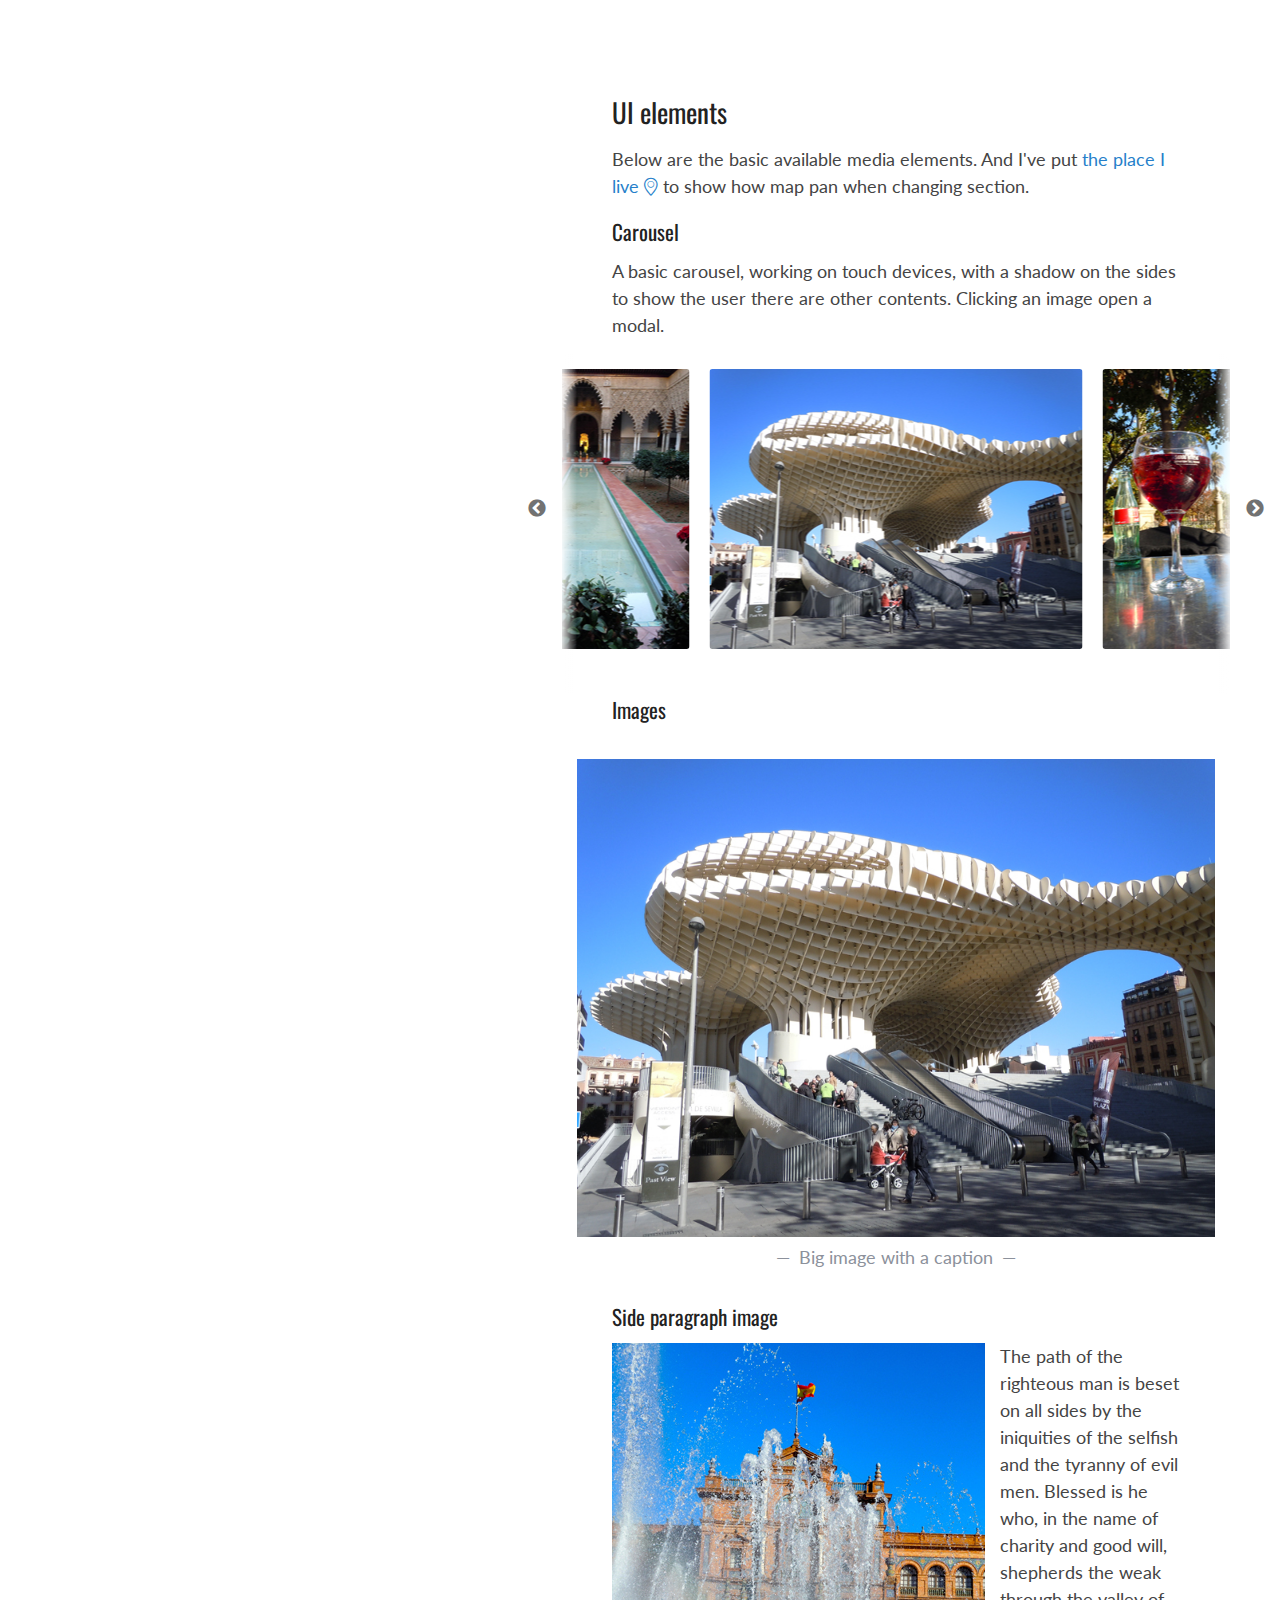
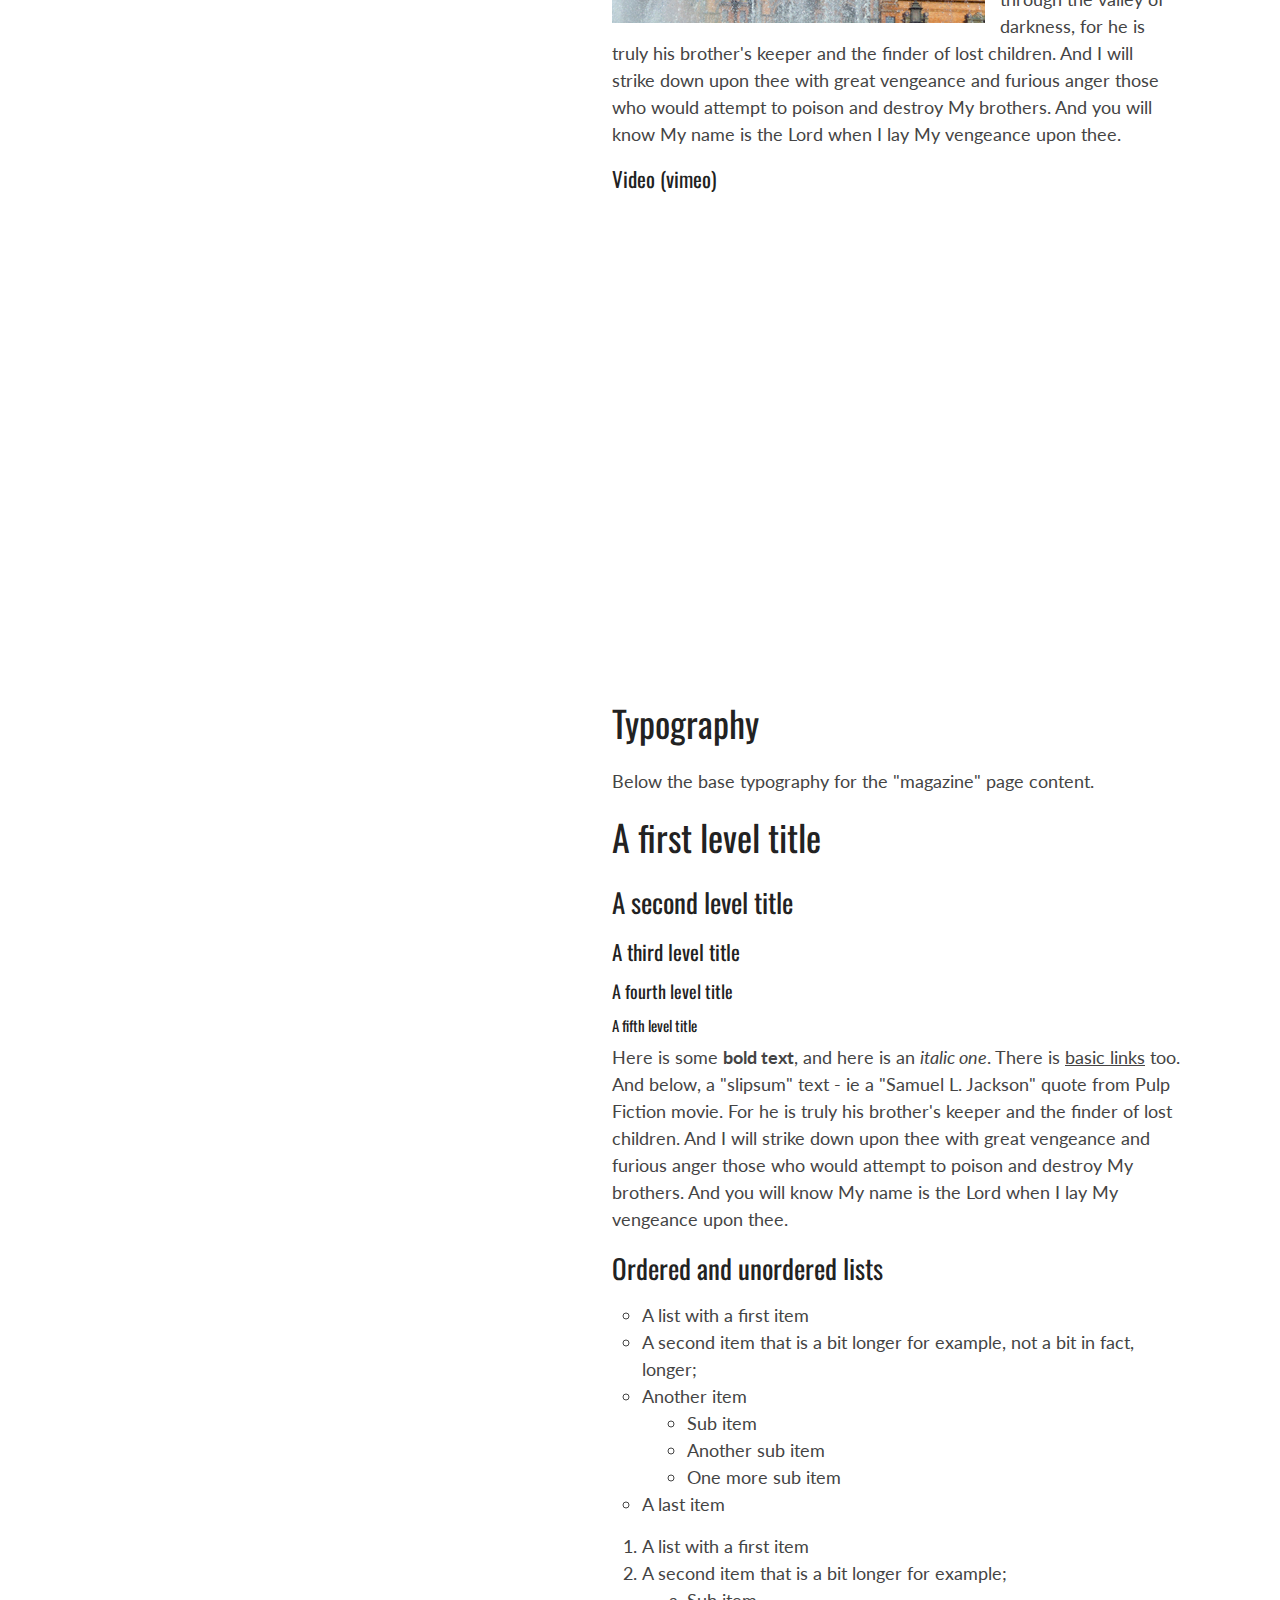
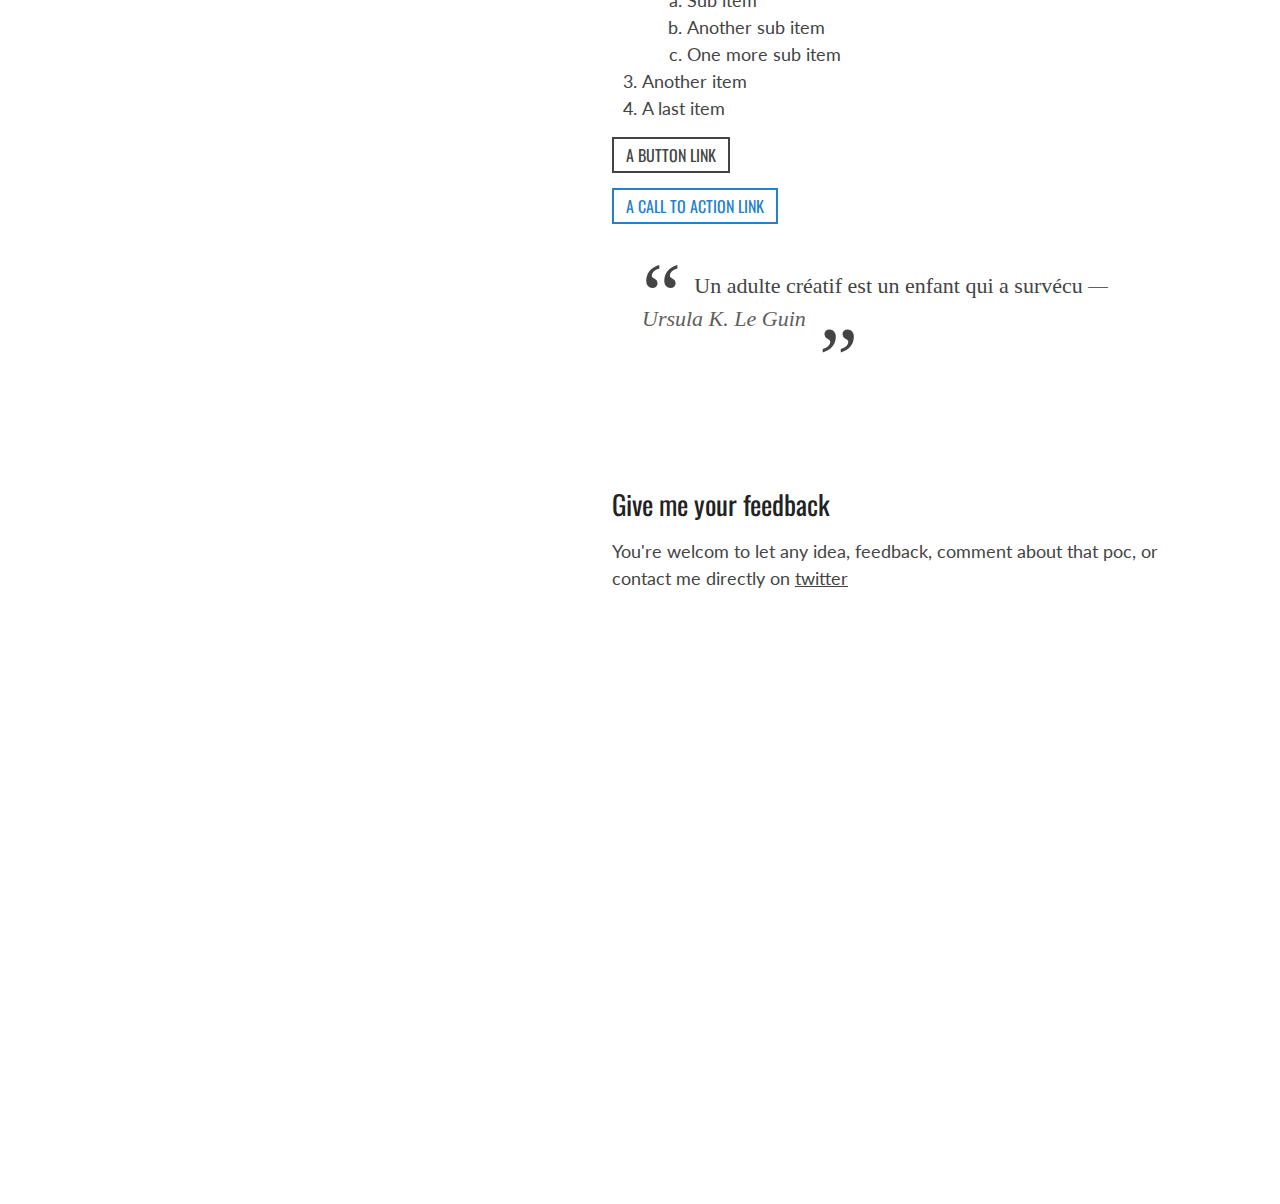
==== commit 3d220901: "Update 2014-11-16T22:27:00.570Z" ====
--- a/index.html
+++ b/index.html
@@ -2,7 +2,7 @@
     <meta http-equiv="imagetoolbar" content="no">
     <![endif]--> <!--[if lt IE 9]>
     <script src="//html5shim.googlecode.com/svn/trunk/html5.js"></script>
-    <![endif]--> <link rel="stylesheet" href="stylesheet/style-fad57580.css"> <script type="text/javascript">window.paceOptions = {};
+    <![endif]--> <link rel="stylesheet" href="stylesheet/style-c5ad13fd.css"> <script type="text/javascript">window.paceOptions = {};
     window.paceOptions.options = {
         ajax: {
             ignoreURLs: [/*vimeo*/, /*disqus*/]
--- a/stylesheet/style-c5ad13fd.css
+++ b/stylesheet/style-c5ad13fd.css
@@ -0,0 +1,53 @@
+/* This is a compiled file, you should be editing the file in the templates directory */
+.pace {
+  -webkit-pointer-events: none;
+  pointer-events: none;
+
+  -webkit-user-select: none;
+  -moz-user-select: none;
+  user-select: none;
+
+  z-index: 9000;
+  position: fixed;
+  margin: auto;
+  top: 0;
+  left: 0;
+  right: 0;
+  bottom: 0;
+  height: 5px;
+  width: 200px;
+  background: #fff;
+  border: 1px solid #2299dd;
+
+  overflow: hidden;
+}
+
+.pace .pace-progress {
+  -webkit-box-sizing: border-box;
+  -moz-box-sizing: border-box;
+  -ms-box-sizing: border-box;
+  -o-box-sizing: border-box;
+  box-sizing: border-box;
+
+  -webkit-transform: translate3d(0, 0, 0);
+  -moz-transform: translate3d(0, 0, 0);
+  -ms-transform: translate3d(0, 0, 0);
+  -o-transform: translate3d(0, 0, 0);
+  transform: translate3d(0, 0, 0);
+
+  max-width: 200px;
+  position: fixed;
+  z-index: 2000;
+  display: block;
+  position: absolute;
+  top: 0;
+  right: 100%;
+  height: 100%;
+  width: 100%;
+  background: #2299dd;
+}
+
+.pace.pace-inactive {
+  display: none;
+}
+article,aside,details,figcaption,figure,footer,header,hgroup,nav,section,summary{display:block}audio,canvas,video{display:inline-block;;}audio:not([controls]){display:none;height:0}[hidden]{display:none}html{font-size:100%;overflow-y:auto;-webkit-text-size-adjust:100%;-ms-text-size-adjust:100%;-webkit-font-smoothing:antialiased;line-height:1.5}body{margin:0}a:focus{outline:thin dotted}a:hover,a:active{outline:0}h1,h2,h3,h4,h5,h6{margin:0;padding:0}abbr[title]{border-bottom:1px dotted}b,strong{font-weight:700}blockquote{font-family:Georgia,"Times New Roman",Times,serif}dfn{font-style:italic}mark{background:#ff0;color:#000}p,pre{margin:0}pre,code,kbd,samp{font-family:monospace,serif;;font-size:1em}pre{white-space:pre;white-space:pre-wrap;word-wrap:break-word}q{quotes:none}q:before,q:after{content:'';content:none}small{font-size:80%}sub,sup{font-size:75%;line-height:0;position:relative;vertical-align:baseline}sup{top:-.5em}sub{bottom:-.25em}dl,ol,ul{margin:0;padding:0;list-style:none;list-style-image:none}form{margin:0}fieldset{border:1px solid silver;margin:0 2px;padding:.35em .625em .75em}legend{border:0;padding:0;white-space:normal;}select{max-width:100%}button,input,select,textarea{font-size:100%;margin:0;vertical-align:baseline;;font-family:sans-serif}button,input{line-height:normal}button,input[type=button],input[type=reset],input[type=submit]{cursor:pointer;-webkit-appearance:button;border-radius:0;;outline:0}button[disabled],input[disabled]{cursor:default}input[type=checkbox],input[type=radio]{box-sizing:border-box;padding:0;;}input[type=search]{-webkit-appearance:textfield;box-sizing:content-box}input[type=search]::-webkit-search-decoration,input[type=search]::-webkit-search-cancel-button{-webkit-appearance:none}button::-moz-focus-inner,input::-moz-focus-inner{border:0;padding:0}textarea{overflow:auto;vertical-align:top}textarea,input[type=text],input[type=email],input[type=password]{-webkit-appearance:none;border-radius:0;-moz-border-radius:0;box-sizing:border-box}table{border-collapse:collapse;border-spacing:0}.content p,.content ul,.content ol,.content figure,.content .video-wrapper{margin-bottom:15px}.content p,.content h1,.content h2,.content h3,.content h4,.content h5,.content h5,.content ol,.content ul{clear:both}.content a{cursor:pointer;color:#444;text-decoration:underline}.content a:hover{color:#267fca;text-decoration:underline}.content .btn{display:inline-block;border:2px solid #444;color:#444;text-decoration:none;padding:4px 12px;text-transform:uppercase;font-family:Oswald;font-weight:400;font-size:16px}.content .btn:hover,.content .btn:active{color:#267fca;border-color:#267fca;text-decoration:none}.content .btn.cta{color:#267fca;border-color:#267fca}.content .btn.cta:hover,.content .btn.cta:active{color:#e20093;border-color:#e20093}.content img.align-left{float:left;margin-right:15px;margin-bottom:15px}.content img.align-right{float:right;margin-left:15px;margin-bottom:15px}.content ul li,.content ol li{margin-left:30px;list-style-position:outside}.content ol li{list-style-type:decimal}.content ol li ol li{list-style-type:lower-alpha}.content ul li{list-style-type:circle}.content ul ul,.content ul ol,.content ol ul,.content ol ol{margin-bottom:0}.content blockquote{quotes:"\201C" "\201D" "\2018" "\2019";padding:30px;font-size:22px;font-family:Georgia,"Times New Roman",Times,serif;content:open-quote;margin:0 auto;color:#444}.content blockquote p{display:inline;margin:0}.content blockquote:before{font-size:4em;line-height:.1em;margin-right:.15em;vertical-align:-.35em;content:open-quote}.content blockquote:after{content:close-quote;font-size:4em;line-height:.1em;margin-left:.15em;vertical-align:-.7em}.content blockquote span{font-style:italic;color:#5e5e5e}.content figure{display:block;padding:15px;text-align:center}.content figure img{padding:0;margin:0;max-width:100%}.content figure figcaption{text-align:center;color:#8c919b}.content figure figcaption:before,.content figure figcaption:after{content:'—';margin:0 .5em}.content h1,.content h2,.content h3,.content h4,.content h5{color:#222;margin-bottom:.5em;font-family:Oswald;font-weight:400}.content h1 .place:after,.content h2 .place:after,.content h3 .place:after,.content h4 .place:after,.content h5 .place:after{content:''}.content .place{text-decoration:underline;cursor:pointer;color:#267fca;text-decoration:none}.content .place:hover{color:#267fca;text-decoration:underline}.content .place:after{font-family:gulppage;content:' \e802 '}.content .video-wrapper{position:relative;padding-bottom:56.25%;padding-bottom:47%;padding-top:25px;height:0}.content .video-wrapper iframe{position:absolute;top:0;left:0;width:100%;height:100%}.side-wrapper{position:fixed;top:0;bottom:0;left:0;background:#acf;width:40%;z-index:10}.side-wrapper .map,.side-wrapper .cover{position:absolute;top:0;right:0;bottom:0;left:0;background:#73b5e5}.side-wrapper .cover{box-shadow:inset 0 0 30px 5px rgba(0,0,0,.3);background-size:cover;background-position:center center;background-repeat:no-repeat}.content-wrapper,.top-bar{margin-left:40%;width:60%}.content-wrapper{padding-top:36px;background:#fff;z-index:20}.top-bar{position:fixed;top:0;right:0;left:0;z-index:30}.top-bar:after{content:'';height:54px;display:block;background:-webkit-linear-gradient(top, rgba(255,255,255,.8) 0, rgba(255,255,255,.8) 60%, rgba(255,255,255,0) 100%);background:linear-gradient(to bottom,rgba(255,255,255,.8) 0,rgba(255,255,255,.8) 60%,rgba(255,255,255,0) 100%)}.navigation{display:inline-block;margin:0;padding:0 0 0 9px;float:left}.navigation ul{margin:0}.navigation ul li{display:inline-block;float:left}.navigation ul li a{display:inline-block;float:left;padding:12px 6px}.navigation ul li a:after{content:'';display:block;width:12px;height:12px;border-radius:6px;background:#8c919b}.navigation ul li a.current:after{background:#267fca}.navigation ul li a:hover:after{background:#e20093}.side-navigation{float:right;padding:0 9px 0 0;font-size:18px}.side-navigation a{line-height:36px;cursor:pointer;color:#267fca;text-decoration:underline}.side-navigation a:hover{color:#e20093;text-decoration:underline}.leaflet-map-pane,.leaflet-tile,.leaflet-marker-icon,.leaflet-marker-shadow,.leaflet-tile-pane,.leaflet-tile-container,.leaflet-overlay-pane,.leaflet-shadow-pane,.leaflet-marker-pane,.leaflet-popup-pane,.leaflet-overlay-pane svg,.leaflet-zoom-box,.leaflet-image-layer,.leaflet-layer{position:absolute;left:0;top:0}.leaflet-container{overflow:hidden;-ms-touch-action:none}.leaflet-tile,.leaflet-marker-icon,.leaflet-marker-shadow{-webkit-user-select:none;-moz-user-select:none;-ms-user-select:none;user-select:none;-webkit-user-drag:none}.leaflet-marker-icon,.leaflet-marker-shadow{display:block}.leaflet-container img{max-width:none!important}.leaflet-container img.leaflet-image-layer{max-width:15000px!important}.leaflet-tile{-webkit-filter:inherit;filter:inherit;visibility:hidden}.leaflet-tile-loaded{visibility:inherit}.leaflet-zoom-box{width:0;height:0}.leaflet-overlay-pane svg{-moz-user-select:none}.leaflet-tile-pane{z-index:2}.leaflet-objects-pane{z-index:3}.leaflet-overlay-pane{z-index:4}.leaflet-shadow-pane{z-index:5}.leaflet-marker-pane{z-index:6}.leaflet-popup-pane{z-index:7}.leaflet-vml-shape{width:1px;height:1px}.lvml{behavior:url(#default#VML);display:inline-block;position:absolute}.leaflet-control{position:relative;z-index:7;pointer-events:auto}.leaflet-top,.leaflet-bottom{position:absolute;z-index:1000;pointer-events:none}.leaflet-top{top:0}.leaflet-right{right:0}.leaflet-bottom{bottom:0}.leaflet-left{left:0}.leaflet-control{float:left;clear:both}.leaflet-right .leaflet-control{float:right}.leaflet-top .leaflet-control{margin-top:10px}.leaflet-bottom .leaflet-control{margin-bottom:10px}.leaflet-left .leaflet-control{margin-left:10px}.leaflet-right .leaflet-control{margin-right:10px}.leaflet-fade-anim .leaflet-tile,.leaflet-fade-anim .leaflet-popup{opacity:0;-webkit-transition:opacity .2s linear;transition:opacity .2s linear}.leaflet-fade-anim .leaflet-tile-loaded,.leaflet-fade-anim .leaflet-map-pane .leaflet-popup{opacity:1}.leaflet-zoom-anim .leaflet-zoom-animated{-webkit-transition:-webkit-transform .25s cubic-bezier(0,0,.25,1);transition:transform .25s cubic-bezier(0,0,.25,1)}.leaflet-zoom-anim .leaflet-tile,.leaflet-pan-anim .leaflet-tile,.leaflet-touching .leaflet-zoom-animated{-webkit-transition:none;transition:none}.leaflet-zoom-anim .leaflet-zoom-hide{visibility:hidden}.leaflet-clickable{cursor:pointer}.leaflet-container{cursor:-webkit-grab}.leaflet-popup-pane,.leaflet-control{cursor:auto}.leaflet-dragging .leaflet-container,.leaflet-dragging .leaflet-clickable{cursor:move;cursor:-webkit-grabbing}.leaflet-container{background:#ddd;outline:0}.leaflet-container a{color:#0078a8}.leaflet-container a.leaflet-active{outline:2px solid orange}.leaflet-zoom-box{border:2px dotted #38f;background:rgba(255,255,255,.5)}.leaflet-container{font:12px/1.5 "Helvetica Neue",Arial,Helvetica,sans-serif;font-family:Lato}.leaflet-bar{box-shadow:0 1px 5px rgba(0,0,0,.65);border-radius:4px}.leaflet-bar a,.leaflet-bar a:hover{background-color:#fff;border-bottom:1px solid #ccc;width:26px;height:26px;line-height:26px;display:block;text-align:center;text-decoration:none;color:#000}.leaflet-bar a,.leaflet-control-layers-toggle{background-position:50% 50%;background-repeat:no-repeat;display:block}.leaflet-bar a:hover{background-color:#f4f4f4}.leaflet-bar a:first-child{border-top-left-radius:4px;border-top-right-radius:4px}.leaflet-bar a:last-child{border-bottom-left-radius:4px;border-bottom-right-radius:4px;border-bottom:none}.leaflet-bar a.leaflet-disabled{cursor:default;background-color:#f4f4f4;color:#bbb}.leaflet-touch .leaflet-bar a{width:30px;height:30px;line-height:30px}.leaflet-control-zoom-in,.leaflet-control-zoom-out{font:700 18px 'Lucida Console',Monaco,monospace;text-indent:1px}.leaflet-control-zoom-out{font-size:20px}.leaflet-touch .leaflet-control-zoom-in{font-size:22px}.leaflet-touch .leaflet-control-zoom-out{font-size:24px}.leaflet-control-layers{box-shadow:0 1px 5px rgba(0,0,0,.4);background:#fff;border-radius:5px}.leaflet-control-layers-toggle{background-image:url(images/layers.png);width:36px;height:36px}.leaflet-retina .leaflet-control-layers-toggle{background-image:url(images/layers-2x.png);background-size:26px 26px}.leaflet-touch .leaflet-control-layers-toggle{width:44px;height:44px}.leaflet-control-layers .leaflet-control-layers-list,.leaflet-control-layers-expanded .leaflet-control-layers-toggle{display:none}.leaflet-control-layers-expanded .leaflet-control-layers-list{display:block;position:relative}.leaflet-control-layers-expanded{padding:6px 10px 6px 6px;color:#333;background:#fff}.leaflet-control-layers-selector{margin-top:2px;position:relative;top:1px}.leaflet-control-layers label{display:block}.leaflet-control-layers-separator{height:0;border-top:1px solid #ddd;margin:5px -10px 5px -6px}.leaflet-container .leaflet-control-attribution{background:#fff;background:rgba(255,255,255,.7);margin:0}.leaflet-control-attribution,.leaflet-control-scale-line{padding:0 5px;color:#333}.leaflet-control-attribution a{text-decoration:none}.leaflet-control-attribution a:hover{text-decoration:underline}.leaflet-container .leaflet-control-attribution,.leaflet-container .leaflet-control-scale{font-size:11px}.leaflet-left .leaflet-control-scale{margin-left:5px}.leaflet-bottom .leaflet-control-scale{margin-bottom:5px}.leaflet-control-scale-line{border:2px solid #777;border-top:none;line-height:1.1;padding:2px 5px 1px;font-size:11px;white-space:nowrap;overflow:hidden;box-sizing:content-box;background:#fff;background:rgba(255,255,255,.5)}.leaflet-control-scale-line:not(:first-child){border-top:2px solid #777;border-bottom:none;margin-top:-2px}.leaflet-control-scale-line:not(:first-child):not(:last-child){border-bottom:2px solid #777}.leaflet-touch .leaflet-control-attribution,.leaflet-touch .leaflet-control-layers,.leaflet-touch .leaflet-bar{box-shadow:none}.leaflet-touch .leaflet-control-layers,.leaflet-touch .leaflet-bar{border:2px solid rgba(0,0,0,.2);background-clip:padding-box}.leaflet-popup{position:absolute;text-align:center;font-size:14px}.leaflet-popup-content-wrapper{padding:1px;text-align:left;border-radius:3px}.leaflet-popup-content{margin:20px 13px 13px 13px;line-height:1.4}.leaflet-popup-content p{margin-bottom:18px}.leaflet-popup-tip-container{margin:0 auto;width:40px;height:20px;position:relative;overflow:hidden}.leaflet-popup-tip{width:17px;height:17px;padding:1px;margin:-10px auto 0;-webkit-transform:rotate(45deg);-ms-transform:rotate(45deg);transform:rotate(45deg)}.leaflet-popup-content-wrapper,.leaflet-popup-tip{background:#fff;box-shadow:0 3px 14px rgba(0,0,0,.4)}.leaflet-container a.leaflet-popup-close-button{position:absolute;top:0;right:0;padding:4px 4px 0 0;text-align:center;width:18px;height:14px;font:16px/14px Tahoma,Verdana,sans-serif;color:#c3c3c3;text-decoration:none;font-weight:700;background:0 0}.leaflet-container a.leaflet-popup-close-button:hover{color:#999}.leaflet-popup-scrolled{overflow:auto;border-bottom:1px solid #ddd;border-top:1px solid #ddd}.leaflet-oldie .leaflet-popup-content-wrapper{zoom:1}.leaflet-oldie .leaflet-popup-tip{width:24px;margin:0 auto;-ms-filter:"progid:DXImageTransform.Microsoft.Matrix(M11=0.70710678, M12=0.70710678, M21=-0.70710678, M22=0.70710678)";filter:progid:DXImageTransform.Microsoft.Matrix(M11=.70710678, M12=.70710678, M21=-.70710678, M22=.70710678)}.leaflet-oldie .leaflet-popup-tip-container{margin-top:-1px}.leaflet-oldie .leaflet-control-zoom,.leaflet-oldie .leaflet-control-layers,.leaflet-oldie .leaflet-popup-content-wrapper,.leaflet-oldie .leaflet-popup-tip{border:1px solid #999}.leaflet-div-icon{background:#fff;border:1px solid #666}.slick-slider{position:relative;display:block;box-sizing:border-box;-moz-box-sizing:border-box;-webkit-touch-callout:none;-webkit-user-select:none;-khtml-user-select:none;-moz-user-select:none;-ms-user-select:none;user-select:none;-ms-touch-action:pan-y;touch-action:pan-y;-webkit-tap-highlight-color:transparent}.slick-list{position:relative;overflow:hidden;display:block;margin:0;padding:0}.slick-list:focus{outline:0}.slick-loading .slick-list{background:#fff url(../assets/slick/ajax-loader.gif) center center no-repeat}.slick-list.dragging{cursor:pointer;cursor:hand}.slick-slider .slick-track{-webkit-transform:translate3d(0,0,0);-ms-transform:translate3d(0,0,0);transform:translate3d(0,0,0)}.slick-track{position:relative;left:0;top:0;display:block}.slick-track:before,.slick-track:after{content:"";display:table}.slick-track:after{clear:both}.slick-loading .slick-track{visibility:hidden}.slick-slide{float:left;height:100%;min-height:1px;display:none}[dir=rtl] .slick-slide{float:right}.slick-slide img{display:block}.slick-slide.slick-loading img{display:none}.slick-slide.dragging img{pointer-events:none}.slick-initialized .slick-slide{display:block}.slick-loading .slick-slide{visibility:hidden}.slick-vertical .slick-slide{display:block;height:auto;border:1px solid transparent}@font-face{font-family:slick;src:url(../assets/slick/fonts/slick.eot);src:url(../assets/slick/fonts/slick.eot?#iefix) format("embedded-opentype"),url(../assets/slick/fonts/slick.woff) format("woff"),url(../assets/slick/fonts/slick.ttf) format("truetype"),url(../assets/slick/fonts/slick.svg#slick) format("svg");font-weight:400;font-style:normal}.slick-prev,.slick-next{position:absolute;display:block;height:20px;width:20px;line-height:0;font-size:0;cursor:pointer;background:0 0;color:transparent;top:50%;margin-top:-10px;padding:0;border:none;outline:0}.slick-prev:hover,.slick-prev:focus,.slick-next:hover,.slick-next:focus{outline:0;background:0 0;color:transparent}.slick-prev:hover:before,.slick-prev:focus:before,.slick-next:hover:before,.slick-next:focus:before{opacity:1}.slick-prev.slick-disabled:before,.slick-next.slick-disabled:before{opacity:.25}.slick-prev:before,.slick-next:before{font-family:slick;font-size:20px;line-height:1;color:#fff;opacity:.75;-webkit-font-smoothing:antialiased;-moz-osx-font-smoothing:grayscale}.slick-prev{left:-25px}[dir=rtl] .slick-prev{left:auto;right:-25px}.slick-prev:before{content:"←"}[dir=rtl] .slick-prev:before{content:"→"}.slick-next{right:-25px}[dir=rtl] .slick-next{left:-25px;right:auto}.slick-next:before{content:"→"}[dir=rtl] .slick-next:before{content:"←"}.slick-slider{margin-bottom:30px}.slick-dots{position:absolute;bottom:-45px;list-style:none;display:block;text-align:center;padding:0;width:100%}.slick-dots li{position:relative;display:inline-block;height:20px;width:20px;margin:0 5px;padding:0;cursor:pointer}.slick-dots li button{border:0;background:0 0;display:block;height:20px;width:20px;outline:0;line-height:0;font-size:0;color:transparent;padding:5px;cursor:pointer}.slick-dots li button:hover,.slick-dots li button:focus{outline:0}.slick-dots li button:hover:before,.slick-dots li button:focus:before{opacity:1}.slick-dots li button:before{position:absolute;top:0;left:0;content:"•";width:20px;height:20px;font-family:slick;font-size:6px;line-height:20px;text-align:center;color:#000;opacity:.25;-webkit-font-smoothing:antialiased;-moz-osx-font-smoothing:grayscale}.slick-dots li.slick-active button:before{color:#000;opacity:.75}.slick-prev:before,.slick-next:before{color:#444}.carousel-wrapper{padding:15px 40px;position:relative}.carousel-wrapper:before,.carousel-wrapper:after{content:'';display:block;position:absolute;top:0;bottom:0;width:25px;z-index:5}.carousel-wrapper:before{left:40px;background:-webkit-linear-gradient(left, #fff 0, #fff 30%, rgba(255,255,255,0) 100%);background:linear-gradient(to right,#fff 0,#fff 30%,rgba(255,255,255,0) 100%)}.carousel-wrapper:after{right:40px;background:-webkit-linear-gradient(left, rgba(255,255,255,0) 0, #fff 70%, #fff 100%);background:linear-gradient(to right,rgba(255,255,255,0) 0,#fff 70%,#fff 100%)}.carousel-wrapper div{padding:0 10px}.carousel-wrapper img{border-radius:3px}#colorbox,#cboxOverlay,#cboxWrapper{position:absolute;top:0;left:0;z-index:9999;overflow:hidden}#cboxWrapper{max-width:none}#cboxOverlay{position:fixed;width:100%;height:100%}#cboxMiddleLeft,#cboxBottomLeft{clear:left}#cboxContent{position:relative}#cboxLoadedContent{overflow:auto;-webkit-overflow-scrolling:touch}#cboxTitle{margin:0}#cboxLoadingOverlay,#cboxLoadingGraphic{position:absolute;top:0;left:0;width:100%;height:100%}#cboxPrevious,#cboxNext,#cboxClose,#cboxSlideshow{cursor:pointer}.cboxPhoto{float:left;margin:auto;border:0;display:block;max-width:none;-ms-interpolation-mode:bicubic}.cboxIframe{width:100%;height:100%;display:block;border:0;padding:0;margin:0}#colorbox,#cboxContent,#cboxLoadedContent{box-sizing:content-box;-moz-box-sizing:content-box;-webkit-box-sizing:content-box}#cboxOverlay{background:#000;opacity:.7}#colorbox{outline:0}#cboxContent{background:#fff;overflow:hidden;border-radius:3px}.cboxIframe{background:#fff}#cboxError{padding:50px;border:1px solid #ccc}#cboxLoadedContent{margin-bottom:25px}#cboxTitle{position:absolute;bottom:0;left:67px;right:0;text-align:center;font-size:13px;line-height:25px;color:#444;font-family:Lato;font-weight:700;background:#e0e0e0}#cboxCurrent{display:none;opacity:0;position:absolute;bottom:0;left:70px;font-size:13px;line-height:25px;color:#444}#cboxLoadingOverlay{background:#fff url(../assets/slick/ajax-loader.gif) no-repeat center center}#cboxPrevious,#cboxNext,#cboxSlideshow,#cboxClose{border:0;padding:0;margin:0;overflow:visible;width:auto;background:0 0}#cboxPrevious:active,#cboxNext:active,#cboxSlideshow:active,#cboxClose:active{outline:0}#cboxSlideshow{position:absolute;bottom:0;right:42px;color:#444}#cboxClose{position:absolute;top:0;right:0;display:block;color:#fff;padding:4px 8px;background:#267fca;font-size:11px;text-transform:uppercase;border-bottom-left-radius:3px;opacity:.7}#cboxClose:hover{opacity:1}#cboxPrevious,#cboxNext{position:absolute;bottom:0;width:25px;height:25px;text-indent:-9999px;background-repeat:no-repeat;background-image:url(../assets/colorbox/controls.png)}#cboxPrevious{left:7px;background-position:-75px 0}#cboxPrevious:hover{background-position:-75px -25px}#cboxNext{left:35px;background-position:-50px 0}#cboxNext:hover{background-position:-50px -25px}.modal-head{background:url(https://pbs.twimg.com/profile_banners/69293847/1397310605/1500x500) center center no-repeat;background-size:cover;min-height:140px}.modal-head-title{letter-spacing:3px;font-family:Oswald;font-weight:400;text-transform:uppercase;font-size:40px;line-height:52px;color:#fff;display:block;text-align:center;padding-top:70px;text-shadow:3px 5px rgba(0,0,0,.3)}.modal-content{padding:15px 15px 0 15px}.modal-content p:last-child,.modal-content ul:last-child,.modal-content ol:last-child{margin-bottom:0}.tooltipster-default{border-radius:5px;border:2px solid #000;background:#4c4c4c;color:#fff}.tooltipster-default .tooltipster-content{font-family:Arial,sans-serif;font-size:14px;line-height:16px;padding:8px 10px;overflow:hidden}.tooltipster-icon{cursor:help;margin-left:4px}.tooltipster-base{padding:0;font-size:0;line-height:0;position:absolute;left:0;top:0;z-index:9999999;pointer-events:none;width:auto;overflow:visible}.tooltipster-base .tooltipster-content{overflow:hidden}.tooltipster-arrow{display:block;text-align:center;width:100%;height:100%;position:absolute;top:0;left:0;z-index:-1}.tooltipster-arrow span,.tooltipster-arrow-border{display:block;width:0;height:0;position:absolute}.tooltipster-arrow-top span,.tooltipster-arrow-top-right span,.tooltipster-arrow-top-left span{border-left:8px solid transparent!important;border-right:8px solid transparent!important;border-top:8px solid;bottom:-7px}.tooltipster-arrow-top .tooltipster-arrow-border,.tooltipster-arrow-top-right .tooltipster-arrow-border,.tooltipster-arrow-top-left .tooltipster-arrow-border{border-left:9px solid transparent!important;border-right:9px solid transparent!important;border-top:9px solid;bottom:-7px}.tooltipster-arrow-bottom span,.tooltipster-arrow-bottom-right span,.tooltipster-arrow-bottom-left span{border-left:8px solid transparent!important;border-right:8px solid transparent!important;border-bottom:8px solid;top:-7px}.tooltipster-arrow-bottom .tooltipster-arrow-border,.tooltipster-arrow-bottom-right .tooltipster-arrow-border,.tooltipster-arrow-bottom-left .tooltipster-arrow-border{border-left:9px solid transparent!important;border-right:9px solid transparent!important;border-bottom:9px solid;top:-7px}.tooltipster-arrow-top span,.tooltipster-arrow-top .tooltipster-arrow-border,.tooltipster-arrow-bottom span,.tooltipster-arrow-bottom .tooltipster-arrow-border{left:0;right:0;margin:0 auto}.tooltipster-arrow-top-left span,.tooltipster-arrow-bottom-left span{left:6px}.tooltipster-arrow-top-left .tooltipster-arrow-border,.tooltipster-arrow-bottom-left .tooltipster-arrow-border{left:5px}.tooltipster-arrow-top-right span,.tooltipster-arrow-bottom-right span{right:6px}.tooltipster-arrow-top-right .tooltipster-arrow-border,.tooltipster-arrow-bottom-right .tooltipster-arrow-border{right:5px}.tooltipster-arrow-left span,.tooltipster-arrow-left .tooltipster-arrow-border{border-top:8px solid transparent!important;border-bottom:8px solid transparent!important;border-left:8px solid;top:50%;margin-top:-7px;right:-7px}.tooltipster-arrow-left .tooltipster-arrow-border{border-top:9px solid transparent!important;border-bottom:9px solid transparent!important;border-left:9px solid;margin-top:-8px}.tooltipster-arrow-right span,.tooltipster-arrow-right .tooltipster-arrow-border{border-top:8px solid transparent!important;border-bottom:8px solid transparent!important;border-right:8px solid;top:50%;margin-top:-7px;left:-7px}.tooltipster-arrow-right .tooltipster-arrow-border{border-top:9px solid transparent!important;border-bottom:9px solid transparent!important;border-right:9px solid;margin-top:-8px}.tooltipster-fade{opacity:0;-webkit-transition-property:opacity;transition-property:opacity}.tooltipster-fade-show{opacity:1}.tooltipster-grow{-webkit-transform:scale(0,0);-ms-transform:scale(0,0);transform:scale(0,0);-webkit-transition-property:-webkit-transform;transition-property:transform;-webkit-backface-visibility:hidden}.tooltipster-grow-show{-webkit-transform:scale(1,1);-ms-transform:scale(1,1);transform:scale(1,1);-webkit-transition-timing-function:cubic-bezier(0.175,.885,.32,1);-webkit-transition-timing-function:cubic-bezier(0.175,.885,.32,1.15);transition-timing-function:cubic-bezier(0.175,.885,.32,1.15)}.tooltipster-swing{opacity:0;-webkit-transform:rotateZ(4deg);-ms-transform:rotateZ(4deg);transform:rotateZ(4deg);-webkit-transition-property:-webkit-transform,opacity;transition-property:transform}.tooltipster-swing-show{opacity:1;-webkit-transform:rotateZ(0deg);-ms-transform:rotateZ(0deg);transform:rotateZ(0deg);-webkit-transition-timing-function:cubic-bezier(0.23,.635,.495,1);-webkit-transition-timing-function:cubic-bezier(0.23,.635,.495,2.4);transition-timing-function:cubic-bezier(0.23,.635,.495,2.4)}.tooltipster-fall{top:0;-webkit-transition-property:top;transition-property:top;-webkit-transition-timing-function:cubic-bezier(0.175,.885,.32,1);-webkit-transition-timing-function:cubic-bezier(0.175,.885,.32,1.15);transition-timing-function:cubic-bezier(0.175,.885,.32,1.15)}.tooltipster-fall.tooltipster-dying{-webkit-transition-property:all;transition-property:all;top:0!important;opacity:0}.tooltipster-slide{left:-40px;-webkit-transition-property:left;transition-property:left;-webkit-transition-timing-function:cubic-bezier(0.175,.885,.32,1);-webkit-transition-timing-function:cubic-bezier(0.175,.885,.32,1.15);transition-timing-function:cubic-bezier(0.175,.885,.32,1.15)}.tooltipster-slide.tooltipster-dying{-webkit-transition-property:all;transition-property:all;left:0!important;opacity:0}.tooltipster-content-changing{opacity:.5;-webkit-transform:scale(1.1,1.1);-ms-transform:scale(1.1,1.1);transform:scale(1.1,1.1)}.tooltipster-light{border-radius:3px;background:#267fca;color:#fff}.tooltipster-light .tooltipster-content{font-family:Lato;font-weight:400;font-size:14px;line-height:16px;padding:10px 15px;text-align:center}body{font-family:Lato;font-weight:400;color:#444;background:#fff;font-size:18px}.article-section{opacity:1;-webkit-transition:opacity .3s;transition:opacity .3s;padding-bottom:90px}.article-section.not-current{opacity:.5}.article-section p,.article-section ul,.article-section ol,.article-section h1,.article-section h2,.article-section h3,.article-section h4,.article-section h5,.article-section blockquote,.article-section .disqus-wrapper{margin-left:150px;margin-right:150px}.article-section .video-wrapper,.article-section figure{margin-left:80px;margin-right:80px}.article-section ul ul,.article-section ul ol,.article-section ol ul,.article-section ol ol{margin-left:15px}.header{text-align:center;padding:30px}.header .meta{letter-spacing:3px;font-family:Oswald;font-weight:400;text-transform:uppercase;font-size:12px;line-height:18px;color:#8c919b}.header .meta a{cursor:pointer;color:#8c919b;text-decoration:underline}.header .meta a:hover{color:#267fca;text-decoration:underline}.header .title-wrapper{background:transparent url(../assets/title-border.png) center center repeat-x}.header .title{display:inline-block;padding:0 15px;color:#222;background:#fff;letter-spacing:3px;font-family:Oswald;font-weight:400;font-size:40px;line-height:52px;text-transform:uppercase}.header .subtitle{letter-spacing:3px;font-family:Oswald;font-weight:400;text-transform:uppercase;font-size:24px;line-height:32px;color:#8c919b}.header .subtitle a{cursor:pointer;color:#8c919b;text-decoration:underline}.header .subtitle a:hover{color:#267fca;text-decoration:underline}.about-modal{max-width:100%;width:400px;text-align:center}#loadoverlay{position:fixed;top:0;left:0;right:0;bottom:0;background:#222;opacity:1;z-index:300;-webkit-transition:all .7s;transition:all .7s}#loadoverlay.hidden{opacity:0}.pace{z-index:500}@media only screen and (max-width:1450px){.article-section p,.article-section ul,.article-section ol,.article-section h1,.article-section h2,.article-section h3,.article-section h4,.article-section h5,.article-section blockquote,.article-section .disqus-wrapper{margin-left:100px;margin-right:100px}.article-section .video-wrapper,.article-section figure{margin-left:50px;margin-right:50px}}@media only screen and (max-width:1019px){.article-section p,.article-section ul,.article-section ol,.article-section h1,.article-section h2,.article-section h3,.article-section h4,.article-section h5,.article-section blockquote,.article-section .disqus-wrapper{margin-left:50px;margin-right:50px}.article-section .video-wrapper,.article-section figure{margin-left:25px;margin-right:25px}}@media only screen and (max-width:750px){.side-wrapper{display:none}.content-wrapper,.top-bar{margin-left:0;width:100%}.article-section p,.article-section ul,.article-section ol,.article-section h1,.article-section h2,.article-section h3,.article-section h4,.article-section h5,.article-section blockquote,.article-section .disqus-wrapper{margin-left:15px;margin-right:15px}.article-section .video-wrapper,.article-section figure{margin-left:15px;margin-right:15px}}